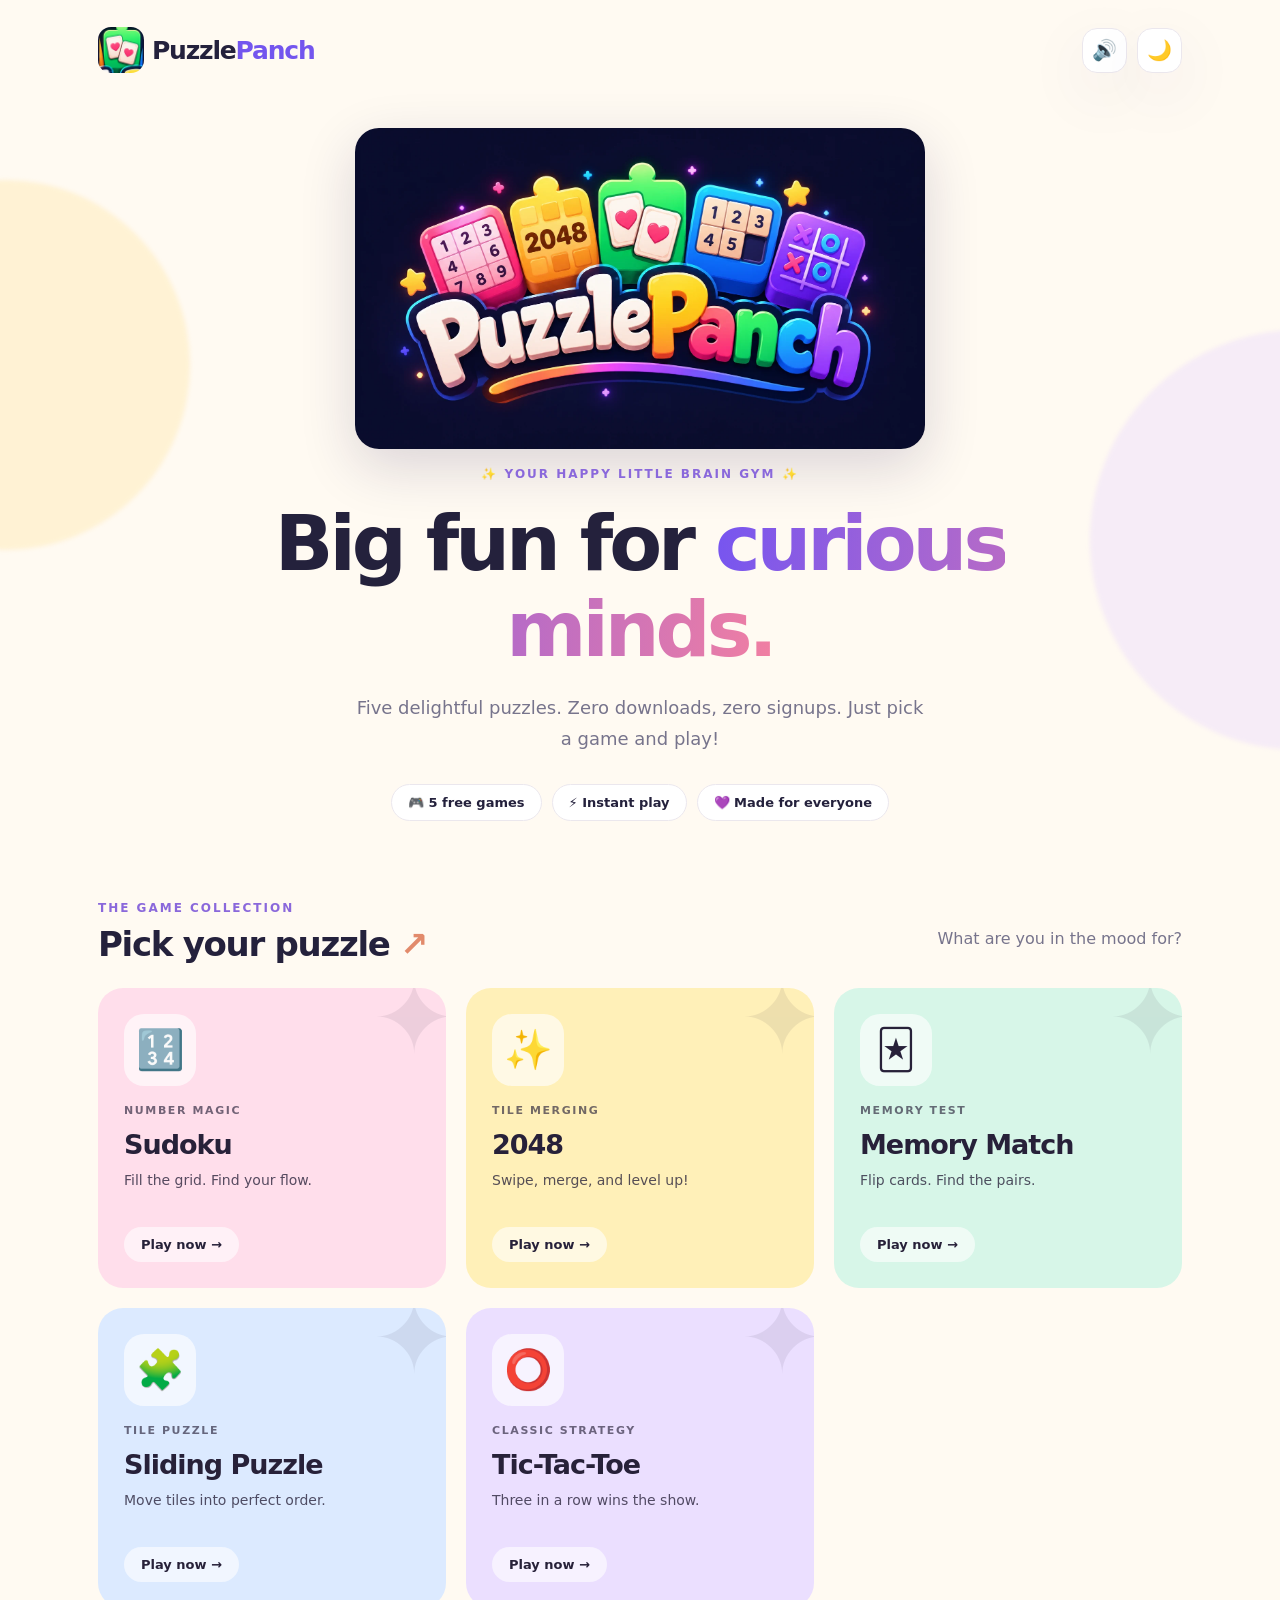
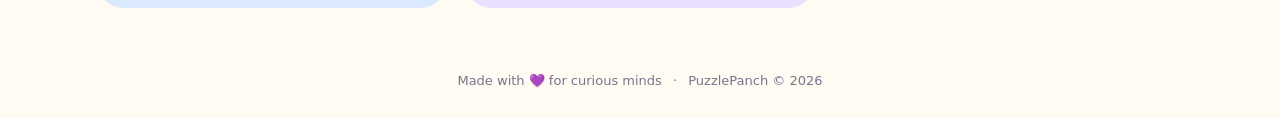
==== index.html @ 9be0a73d "Add files via upload" ====
<!doctype html><html lang="en"><head><meta charset="utf-8"><meta name="viewport" content="width=device-width,initial-scale=1"><meta name="theme-color" content="#fff8ee"><title>PuzzlePanch — Five Games, Infinite Fun</title><link rel="icon" href="assets/favicon.ico" sizes="any"><link rel="icon" type="image/png" href="assets/favicon-192.png"><link rel="apple-touch-icon" href="assets/favicon-192.png"><link rel="manifest" href="manifest.webmanifest"><link rel="stylesheet" href="styles.css"></head><body><div class="blob blob-one"></div><div class="blob blob-two"></div><div class="shell"><header class="topbar"><a class="brand" href="#" aria-label="PuzzlePanch home"><img class="brand-logo" src="assets/favicon-192.png" alt="" width="46" height="46"> Puzzle<span>Panch</span></a><div class="header-actions"><button id="sound-toggle" class="icon-button" aria-label="Toggle sound">🔊</button><button id="theme-toggle" class="icon-button" aria-label="Toggle theme">🌙</button></div></header><main><section id="home-view"><div class="hero"><img class="hero-logo" src="assets/puzzlepanch-logo.webp" alt="PuzzlePanch — five colorful puzzle games" width="1648" height="928"><div class="eyebrow">✨ YOUR HAPPY LITTLE BRAIN GYM ✨</div><h1>Big fun for <em>curious minds.</em></h1><p>Five delightful puzzles. Zero downloads, zero signups. Just pick a game and play!</p><div class="hero-pills"><span>🎮 5 free games</span><span>⚡ Instant play</span><span>💜 Made for everyone</span></div></div><div class="section-head"><div><span class="eyebrow">THE GAME COLLECTION</span><h2 id="games-title">Pick your puzzle <span>↗</span></h2></div><p>What are you in the mood for?</p></div><div class="game-grid"><button class="game-card sudoku" data-game-card="sudoku"><span class="game-icon">🔢</span><span class="card-type">NUMBER MAGIC</span><strong>Sudoku</strong><span>Fill the grid. Find your flow.</span><span class="play-pill">Play now →</span></button><button class="game-card game2048" data-game-card="2048"><span class="game-icon">✨</span><span class="card-type">TILE MERGING</span><strong>2048</strong><span>Swipe, merge, and level up!</span><span class="play-pill">Play now →</span></button><button class="game-card memory" data-game-card="memory"><span class="game-icon">🃏</span><span class="card-type">MEMORY TEST</span><strong>Memory Match</strong><span>Flip cards. Find the pairs.</span><span class="play-pill">Play now →</span></button><button class="game-card sliding" data-game-card="sliding"><span class="game-icon">🧩</span><span class="card-type">TILE PUZZLE</span><strong>Sliding Puzzle</strong><span>Move tiles into perfect order.</span><span class="play-pill">Play now →</span></button><button class="game-card tictactoe" data-game-card="tictactoe"><span class="game-icon">⭕</span><span class="card-type">CLASSIC STRATEGY</span><strong>Tic-Tac-Toe</strong><span>Three in a row wins the show.</span><span class="play-pill">Play now →</span></button></div></section><section id="game-view" hidden><button class="back-button" id="back-to-games">← All games</button><div class="game-panel"><div class="game-heading"><div><span class="eyebrow" id="game-subtitle">LET'S PLAY</span><h1 id="game-title" tabindex="-1">Puzzle</h1></div><span id="game-icon" class="game-heading-icon">🧩</span></div><div class="game-toolbar"><label class="field">Difficulty <select id="difficulty"><option value="easy">Easy</option><option value="medium" selected>Medium</option><option value="hard">Hard</option></select></label><span id="timer" class="timer">⏱ 00:00</span><button id="pause-btn" class="secondary">⏸ Pause</button><button id="restart-btn" class="secondary">↻ Restart</button><button id="new-btn" class="primary">+ New game</button></div><div id="game-status" class="status" role="status" aria-live="polite"></div><div id="game-stats" class="stats"></div><div id="game-board" class="game-board"></div><div id="game-controls" class="game-controls"></div></div></section></main><footer>Made with 💜 for curious minds <span>·</span> PuzzlePanch © 2026</footer></div><script src="storage.js"></script><script src="game-utils.js"></script><script src="audio.js"></script><script src="games/2048.js"></script><script src="games/memory.js"></script><script src="games/sliding.js"></script><script src="games/tictactoe.js"></script><script src="games/sudoku.js"></script><script src="app.js"></script></body></html>
---- styles.css ----
:root{--bg:#fffaf2;--ink:#24213c;--muted:#77748c;--paper:#fff;--border:#ebe7ed;--accent:#7355ee;--shadow:0 20px 65px rgba(59,35,113,.08)}*{box-sizing:border-box}html{scroll-behavior:smooth}body{margin:0;background:var(--bg);color:var(--ink);font-family:Inter,ui-sans-serif,system-ui,-apple-system,'Segoe UI',sans-serif;min-height:100vh}button,select{font:inherit}button{cursor:pointer}button:focus-visible,select:focus-visible,a:focus-visible{outline:3px solid #8767f7;outline-offset:3px}button:disabled{cursor:default;opacity:.6}[hidden]{display:none!important}.blob{position:fixed;z-index:-1;filter:blur(2px);border-radius:50%;opacity:.4;pointer-events:none}.blob-one{width:370px;height:370px;background:#ffe7a8;left:-180px;top:180px}.blob-two{width:420px;height:420px;background:#e8d7ff;right:-230px;top:330px}.shell{max-width:1140px;margin:auto;padding:0 28px}.topbar{height:100px;display:flex;align-items:center;justify-content:space-between}.brand{text-decoration:none;color:var(--ink);font-weight:900;font-size:25px;letter-spacing:-1.2px;display:flex;align-items:center;gap:8px}.brand span:last-child{color:var(--accent);margin-left:-8px}.brand-icon{font-size:30px}.header-actions{display:flex;gap:10px}.icon-button{border:1px solid var(--border);background:var(--paper);width:45px;height:45px;border-radius:15px;font-size:20px;box-shadow:var(--shadow)}.hero{text-align:center;padding:66px 0 76px}.eyebrow{color:#8a68db;font-size:12px;font-weight:900;letter-spacing:2px}.hero h1{font-size:clamp(42px,6.5vw,77px);line-height:1.12;letter-spacing:-4px;max-width:790px;margin:20px auto}.hero h1 em{font-style:normal;color:var(--accent);background:linear-gradient(95deg,#7655f0,#f17fa2);background-clip:text;-webkit-text-fill-color:transparent}.hero p{color:var(--muted);font-size:18px;max-width:570px;margin:0 auto;line-height:1.7}.hero-pills{display:flex;justify-content:center;flex-wrap:wrap;gap:10px;margin-top:29px}.hero-pills span{background:var(--paper);border:1px solid var(--border);padding:10px 16px;border-radius:30px;font-size:13px;font-weight:700}.section-head{display:flex;align-items:end;justify-content:space-between;margin-bottom:24px}.section-head h2{font-size:34px;letter-spacing:-1.3px;margin:8px 0 0}.section-head h2 span{color:#e28a6b}.section-head p{color:var(--muted)}.game-grid{display:grid;grid-template-columns:repeat(3,minmax(0,1fr));gap:20px}.game-card{border:0;border-radius:25px;min-height:300px;text-align:left;padding:26px;display:flex;flex-direction:column;align-items:start;gap:12px;color:#272139;transition:transform .2s,box-shadow .2s;position:relative;overflow:hidden}.game-card:hover{transform:translateY(-7px);box-shadow:0 20px 30px rgba(40,25,65,.12)}.game-card:after{content:'✦';font-size:100px;position:absolute;right:-10px;top:-28px;opacity:.08}.game-card.sudoku{background:#ffdeeb}.game-card.game2048{background:#fff0b8}.game-card.memory{background:#d7f6e8}.game-card.sliding{background:#dceaff}.game-card.tictactoe{background:#ebdfff}.game-icon{display:grid;place-items:center;width:72px;height:72px;border-radius:20px;background:#ffffffa3;font-size:39px;margin-bottom:6px}.card-type{font-size:11px;font-weight:900;letter-spacing:1.6px;opacity:.65}.game-card strong{font-size:27px;letter-spacing:-1px}.game-card>span:nth-last-child(2){font-size:14px;opacity:.78}.play-pill{margin-top:auto;background:#fff9;padding:10px 17px;border-radius:20px;font-weight:800;font-size:13px}.game-view{min-height:70vh}.back-button{border:0;background:none;color:var(--accent);font-weight:800;padding:20px 0;font-size:15px}.game-panel{background:var(--paper);border:1px solid var(--border);border-radius:30px;padding:32px;box-shadow:var(--shadow);max-width:850px;margin:10px auto 40px}.game-heading{display:flex;justify-content:space-between;align-items:center}.game-heading h1{font-size:42px;letter-spacing:-2px;margin:6px 0 20px}.game-heading-icon{font-size:55px}.game-toolbar{display:flex;align-items:end;flex-wrap:wrap;gap:10px;margin-bottom:20px}.field{font-size:12px;font-weight:800;color:var(--muted);display:flex;flex-direction:column;gap:6px}.field select{border:1px solid var(--border);border-radius:12px;background:var(--bg);color:var(--ink);padding:11px 13px}.timer,.secondary,.primary{padding:12px 14px;border-radius:12px;font-weight:750;font-size:13px}.timer{background:var(--bg)}.secondary{border:1px solid var(--border);background:var(--bg);color:var(--ink)}.primary{background:var(--accent);color:#fff;border:1px solid var(--accent)}.status{text-align:center;font-weight:800;color:#9d5be2;min-height:27px;margin:10px}.stats{text-align:center;font-weight:800;color:var(--muted);font-size:14px;margin:12px}.game-board{display:flex;justify-content:center;align-items:center;min-height:280px;touch-action:pan-y}.game-board.is-paused{filter:blur(14px);pointer-events:none;user-select:none}.tiles,.slide-grid,.ttt-grid,.sudoku-grid{width:min(100%,430px);display:grid;gap:8px;background:#d8cee8;padding:10px;border-radius:20px;aspect-ratio:1}.tiles-2048{grid-template-columns:repeat(4,1fr)}.tile{display:grid;place-items:center;border-radius:11px;background:#f4edf7;color:#56446c;font-size:clamp(17px,4vw,29px);font-weight:900}.t2{background:#fff3d6}.t4{background:#ffe6b1}.t8{background:#ffc9a4}.t16{background:#ffb3a9}.t32{background:#ffa0ae}.t64{background:#f28ca3}.t128,.t256{background:#bde8da}.t512,.t1024,.t2048,.t4096{background:#ad9af5;color:white}.memory-grid{display:grid;grid-template-columns:repeat(4,1fr);gap:12px;width:min(100%,470px)}.memory-card{aspect-ratio:1;border:0;border-radius:15px;background:#8d74ec;color:#fff;font-size:35px;font-weight:900;transition:transform .15s}.memory-card.revealed{background:#e5f7e9;transform:rotateY(0deg)}.slide-grid{grid-template-columns:repeat(var(--n),1fr);gap:6px}.slide-tile{border:0;border-radius:10px;background:#fff9f1;color:#544579;font-size:clamp(14px,3.8vw,30px);font-weight:900}.slide-tile.empty{background:#ffffff30}.ttt-grid{grid-template-columns:repeat(3,1fr);max-width:390px}.ttt-cell{background:var(--paper);border:0;border-radius:13px;font-size:clamp(42px,9vw,74px);font-weight:900;color:#fa7f9c}.ttt-cell.o{color:#7d67ed}.sudoku-grid{grid-template-columns:repeat(9,1fr);gap:1px;border-radius:8px;padding:3px;background:#9185a7;max-width:450px}.sudoku-cell{min-width:0;padding:0;border:0;background:var(--paper);color:var(--accent);font-size:clamp(13px,3vw,22px);font-weight:700}.sudoku-cell.given{background:#eee9fa;color:#2e2848;font-weight:900}.sudoku-cell.selected{background:#ffdf8b}.sudoku-cell.wrong{color:#e03d64}.sudoku-cell.edge-r{border-right:3px solid #9185a7}.sudoku-cell.edge-b{border-bottom:3px solid #9185a7}.game-controls{text-align:center;margin:24px auto;display:flex;align-items:center;flex-direction:column;gap:15px}.number-pad{display:flex;flex-wrap:wrap;justify-content:center;gap:7px}.number-pad button,.direction button{background:var(--bg);border:1px solid var(--border);color:var(--ink);border-radius:11px;width:43px;height:43px;font-weight:900}.direction>button{margin-bottom:5px}.direction div{display:flex;gap:5px}.tip{font-size:13px;color:var(--muted)}footer{padding:65px 0 30px;text-align:center;font-size:13px;color:var(--muted)}footer span{margin:0 7px}[data-theme=dark]{--bg:#161526;--ink:#f7f3ff;--muted:#b7aecb;--paper:#242239;--border:#39354e;--accent:#ae96ff;--shadow:0 20px 65px #0003}[data-theme=dark] .game-card{color:#272139}[data-theme=dark] .sudoku-cell.given{color:#25223a}[data-theme=dark] .memory-card.revealed{color:#222}@media(max-width:780px){.game-grid{grid-template-columns:repeat(2,minmax(0,1fr))}.hero{padding:45px 0 60px}.hero h1{letter-spacing:-2px}.section-head{display:block}.game-panel{padding:20px}}@media(max-width:540px){.shell{padding:0 16px}.topbar{height:78px}.brand{font-size:22px}.hero{padding:35px 0 50px}.hero p{font-size:15px}.game-grid{grid-template-columns:1fr;gap:14px}.game-card{min-height:215px;padding:22px}.game-icon{width:55px;height:55px;font-size:30px}.section-head h2{font-size:28px}.section-head p{font-size:13px}.game-panel{padding:14px;border-radius:20px}.game-heading h1{font-size:32px}.game-toolbar{gap:7px}.game-toolbar button,.timer{padding:10px}.memory-grid{gap:7px}.memory-card{font-size:26px}.tiles,.slide-grid,.ttt-grid{gap:5px;padding:6px}.sudoku-grid{gap:1px}.number-pad button{width:33px;height:39px}}@media(prefers-reduced-motion:reduce){*,*:before,*:after{transition:none!important;animation:none!important;scroll-behavior:auto!important}}

/* PuzzlePanch visual identity */
.brand-logo{width:46px;height:46px;object-fit:cover;border-radius:13px;flex-shrink:0}.hero-logo{display:block;width:min(100%,570px);height:auto;aspect-ratio:1648/928;object-fit:contain;margin:-38px auto 18px;border-radius:24px;box-shadow:0 18px 55px rgba(28,19,78,.16)}@media(max-width:540px){.brand-logo{width:38px;height:38px}.hero-logo{margin:-12px auto 22px;border-radius:15px}}
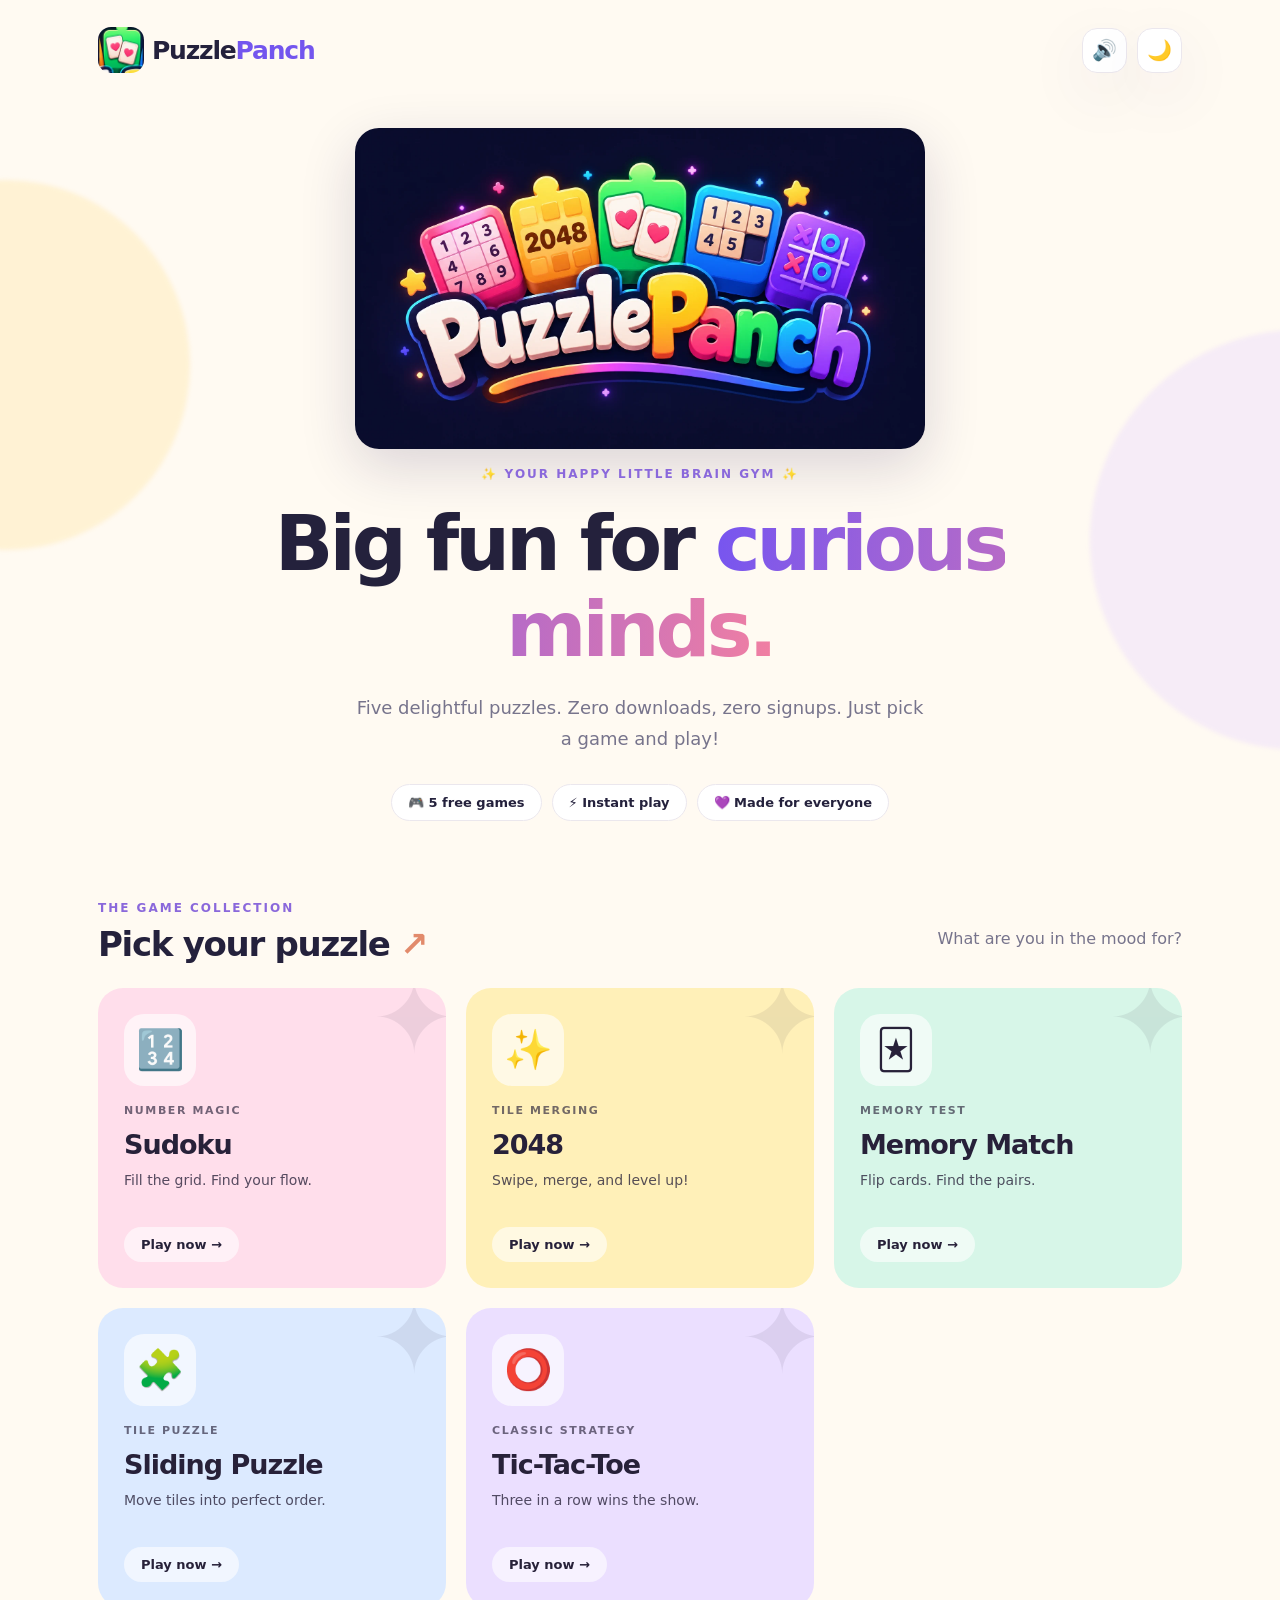
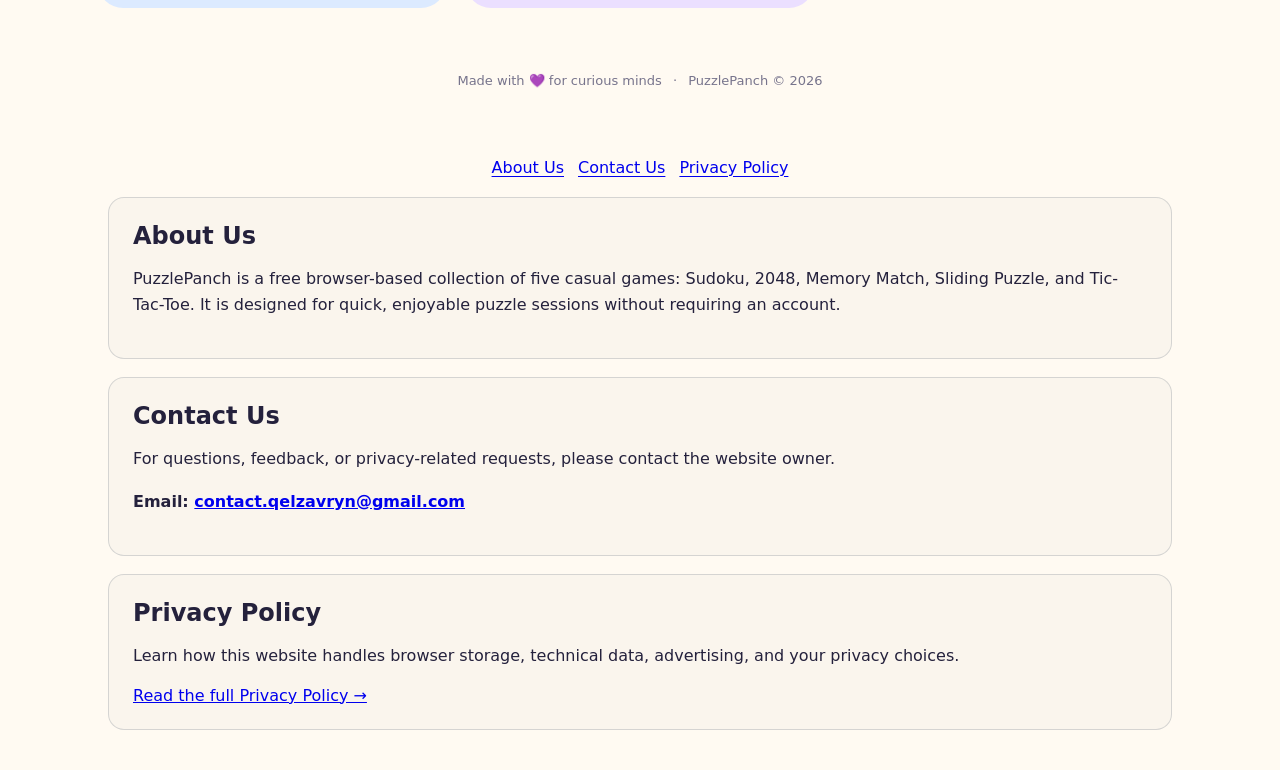
==== commit 45edecf0: "Add files via upload" ====
--- a/index.html
+++ b/index.html
@@ -1 +1,2 @@
-<!doctype html><html lang="en"><head><meta charset="utf-8"><meta name="viewport" content="width=device-width,initial-scale=1"><meta name="theme-color" content="#fff8ee"><title>PuzzlePanch — Five Games, Infinite Fun</title><link rel="icon" href="assets/favicon.ico" sizes="any"><link rel="icon" type="image/png" href="assets/favicon-192.png"><link rel="apple-touch-icon" href="assets/favicon-192.png"><link rel="manifest" href="manifest.webmanifest"><link rel="stylesheet" href="styles.css"></head><body><div class="blob blob-one"></div><div class="blob blob-two"></div><div class="shell"><header class="topbar"><a class="brand" href="#" aria-label="PuzzlePanch home"><img class="brand-logo" src="assets/favicon-192.png" alt="" width="46" height="46"> Puzzle<span>Panch</span></a><div class="header-actions"><button id="sound-toggle" class="icon-button" aria-label="Toggle sound">🔊</button><button id="theme-toggle" class="icon-button" aria-label="Toggle theme">🌙</button></div></header><main><section id="home-view"><div class="hero"><img class="hero-logo" src="assets/puzzlepanch-logo.webp" alt="PuzzlePanch — five colorful puzzle games" width="1648" height="928"><div class="eyebrow">✨ YOUR HAPPY LITTLE BRAIN GYM ✨</div><h1>Big fun for <em>curious minds.</em></h1><p>Five delightful puzzles. Zero downloads, zero signups. Just pick a game and play!</p><div class="hero-pills"><span>🎮 5 free games</span><span>⚡ Instant play</span><span>💜 Made for everyone</span></div></div><div class="section-head"><div><span class="eyebrow">THE GAME COLLECTION</span><h2 id="games-title">Pick your puzzle <span>↗</span></h2></div><p>What are you in the mood for?</p></div><div class="game-grid"><button class="game-card sudoku" data-game-card="sudoku"><span class="game-icon">🔢</span><span class="card-type">NUMBER MAGIC</span><strong>Sudoku</strong><span>Fill the grid. Find your flow.</span><span class="play-pill">Play now →</span></button><button class="game-card game2048" data-game-card="2048"><span class="game-icon">✨</span><span class="card-type">TILE MERGING</span><strong>2048</strong><span>Swipe, merge, and level up!</span><span class="play-pill">Play now →</span></button><button class="game-card memory" data-game-card="memory"><span class="game-icon">🃏</span><span class="card-type">MEMORY TEST</span><strong>Memory Match</strong><span>Flip cards. Find the pairs.</span><span class="play-pill">Play now →</span></button><button class="game-card sliding" data-game-card="sliding"><span class="game-icon">🧩</span><span class="card-type">TILE PUZZLE</span><strong>Sliding Puzzle</strong><span>Move tiles into perfect order.</span><span class="play-pill">Play now →</span></button><button class="game-card tictactoe" data-game-card="tictactoe"><span class="game-icon">⭕</span><span class="card-type">CLASSIC STRATEGY</span><strong>Tic-Tac-Toe</strong><span>Three in a row wins the show.</span><span class="play-pill">Play now →</span></button></div></section><section id="game-view" hidden><button class="back-button" id="back-to-games">← All games</button><div class="game-panel"><div class="game-heading"><div><span class="eyebrow" id="game-subtitle">LET'S PLAY</span><h1 id="game-title" tabindex="-1">Puzzle</h1></div><span id="game-icon" class="game-heading-icon">🧩</span></div><div class="game-toolbar"><label class="field">Difficulty <select id="difficulty"><option value="easy">Easy</option><option value="medium" selected>Medium</option><option value="hard">Hard</option></select></label><span id="timer" class="timer">⏱ 00:00</span><button id="pause-btn" class="secondary">⏸ Pause</button><button id="restart-btn" class="secondary">↻ Restart</button><button id="new-btn" class="primary">+ New game</button></div><div id="game-status" class="status" role="status" aria-live="polite"></div><div id="game-stats" class="stats"></div><div id="game-board" class="game-board"></div><div id="game-controls" class="game-controls"></div></div></section></main><footer>Made with 💜 for curious minds <span>·</span> PuzzlePanch © 2026</footer></div><script src="storage.js"></script><script src="game-utils.js"></script><script src="audio.js"></script><script src="games/2048.js"></script><script src="games/memory.js"></script><script src="games/sliding.js"></script><script src="games/tictactoe.js"></script><script src="games/sudoku.js"></script><script src="app.js"></script></body></html>
+<!DOCTYPE html>
+<html lang="en"><head><meta charset="utf-8"/><meta content="width=device-width,initial-scale=1" name="viewport"/><meta content="#fff8ee" name="theme-color"/><title>PuzzlePanch — Five Games, Infinite Fun</title><link href="assets/favicon.ico" rel="icon" sizes="any"/><link href="assets/favicon-192.png" rel="icon" type="image/png"/><link href="assets/favicon-192.png" rel="apple-touch-icon"/><link href="manifest.webmanifest" rel="manifest"/><link href="styles.css" rel="stylesheet"/><script async="" crossorigin="anonymous" src="https://pagead2.googlesyndication.com/pagead/js/adsbygoogle.js?client=ca-pub-8503413392128424"></script><style id="site-info-styles">.site-info{max-width:1100px;margin:40px auto;padding:0 18px}.site-info article{margin:18px 0;padding:24px;border:1px solid rgba(130,140,150,.3);border-radius:16px;background:rgba(128,128,128,.045)}.site-info h2{margin:0 0 12px}.site-info p,.site-info li{line-height:1.65}.site-info a{overflow-wrap:anywhere}.site-info-nav{display:flex;gap:14px;flex-wrap:wrap;justify-content:center;margin:20px 0}.site-info-nav a{text-decoration:underline;text-underline-offset:3px}.site-info article{scroll-margin-top:24px}.site-info .contact-pending{font-weight:600}</style></head><body><div class="blob blob-one"></div><div class="blob blob-two"></div><div class="shell"><header class="topbar"><a aria-label="PuzzlePanch home" class="brand" href="#"><img alt="" class="brand-logo" height="46" src="assets/favicon-192.png" width="46"/> Puzzle<span>Panch</span></a><div class="header-actions"><button aria-label="Toggle sound" class="icon-button" id="sound-toggle">🔊</button><button aria-label="Toggle theme" class="icon-button" id="theme-toggle">🌙</button></div></header><main><section id="home-view"><div class="hero"><img alt="PuzzlePanch — five colorful puzzle games" class="hero-logo" height="928" src="assets/puzzlepanch-logo.webp" width="1648"/><div class="eyebrow">✨ YOUR HAPPY LITTLE BRAIN GYM ✨</div><h1>Big fun for <em>curious minds.</em></h1><p>Five delightful puzzles. Zero downloads, zero signups. Just pick a game and play!</p><div class="hero-pills"><span>🎮 5 free games</span><span>⚡ Instant play</span><span>💜 Made for everyone</span></div></div><div class="section-head"><div><span class="eyebrow">THE GAME COLLECTION</span><h2 id="games-title">Pick your puzzle <span>↗</span></h2></div><p>What are you in the mood for?</p></div><div class="game-grid"><button class="game-card sudoku" data-game-card="sudoku"><span class="game-icon">🔢</span><span class="card-type">NUMBER MAGIC</span><strong>Sudoku</strong><span>Fill the grid. Find your flow.</span><span class="play-pill">Play now →</span></button><button class="game-card game2048" data-game-card="2048"><span class="game-icon">✨</span><span class="card-type">TILE MERGING</span><strong>2048</strong><span>Swipe, merge, and level up!</span><span class="play-pill">Play now →</span></button><button class="game-card memory" data-game-card="memory"><span class="game-icon">🃏</span><span class="card-type">MEMORY TEST</span><strong>Memory Match</strong><span>Flip cards. Find the pairs.</span><span class="play-pill">Play now →</span></button><button class="game-card sliding" data-game-card="sliding"><span class="game-icon">🧩</span><span class="card-type">TILE PUZZLE</span><strong>Sliding Puzzle</strong><span>Move tiles into perfect order.</span><span class="play-pill">Play now →</span></button><button class="game-card tictactoe" data-game-card="tictactoe"><span class="game-icon">⭕</span><span class="card-type">CLASSIC STRATEGY</span><strong>Tic-Tac-Toe</strong><span>Three in a row wins the show.</span><span class="play-pill">Play now →</span></button></div></section><section hidden="" id="game-view"><button class="back-button" id="back-to-games">← All games</button><div class="game-panel"><div class="game-heading"><div><span class="eyebrow" id="game-subtitle">LET'S PLAY</span><h1 id="game-title" tabindex="-1">Puzzle</h1></div><span class="game-heading-icon" id="game-icon">🧩</span></div><div class="game-toolbar"><label class="field">Difficulty <select id="difficulty"><option value="easy">Easy</option><option selected="" value="medium">Medium</option><option value="hard">Hard</option></select></label><span class="timer" id="timer">⏱ 00:00</span><button class="secondary" id="pause-btn">⏸ Pause</button><button class="secondary" id="restart-btn">↻ Restart</button><button class="primary" id="new-btn">+ New game</button></div><div aria-live="polite" class="status" id="game-status" role="status"></div><div class="stats" id="game-stats"></div><div class="game-board" id="game-board"></div><div class="game-controls" id="game-controls"></div></div></section></main><footer>Made with 💜 for curious minds <span>·</span> PuzzlePanch © 2026</footer></div><script src="storage.js"></script><script src="game-utils.js"></script><script src="audio.js"></script><script src="games/2048.js"></script><script src="games/memory.js"></script><script src="games/sliding.js"></script><script src="games/tictactoe.js"></script><script src="games/sudoku.js"></script><script src="app.js"></script><div aria-label="Website information" class="site-info"><nav aria-label="Information pages" class="site-info-nav"><a href="#about-us">About Us</a><a href="#contact-us">Contact Us</a><a href="privacy.html">Privacy Policy</a></nav><article id="about-us"><h2>About Us</h2><p>PuzzlePanch is a free browser-based collection of five casual games: Sudoku, 2048, Memory Match, Sliding Puzzle, and Tic-Tac-Toe. It is designed for quick, enjoyable puzzle sessions without requiring an account.</p></article><article id="contact-us"><h2>Contact Us</h2><p>For questions, feedback, or privacy-related requests, please contact the website owner.</p><p class="contact-pending">Email: <a href="mailto:contact.qelzavryn@gmail.com">contact.qelzavryn@gmail.com</a></p></article><article id="privacy-policy"><h2>Privacy Policy</h2><p>Learn how this website handles browser storage, technical data, advertising, and your privacy choices.</p><a href="privacy.html">Read the full Privacy Policy →</a></article></div></body></html>
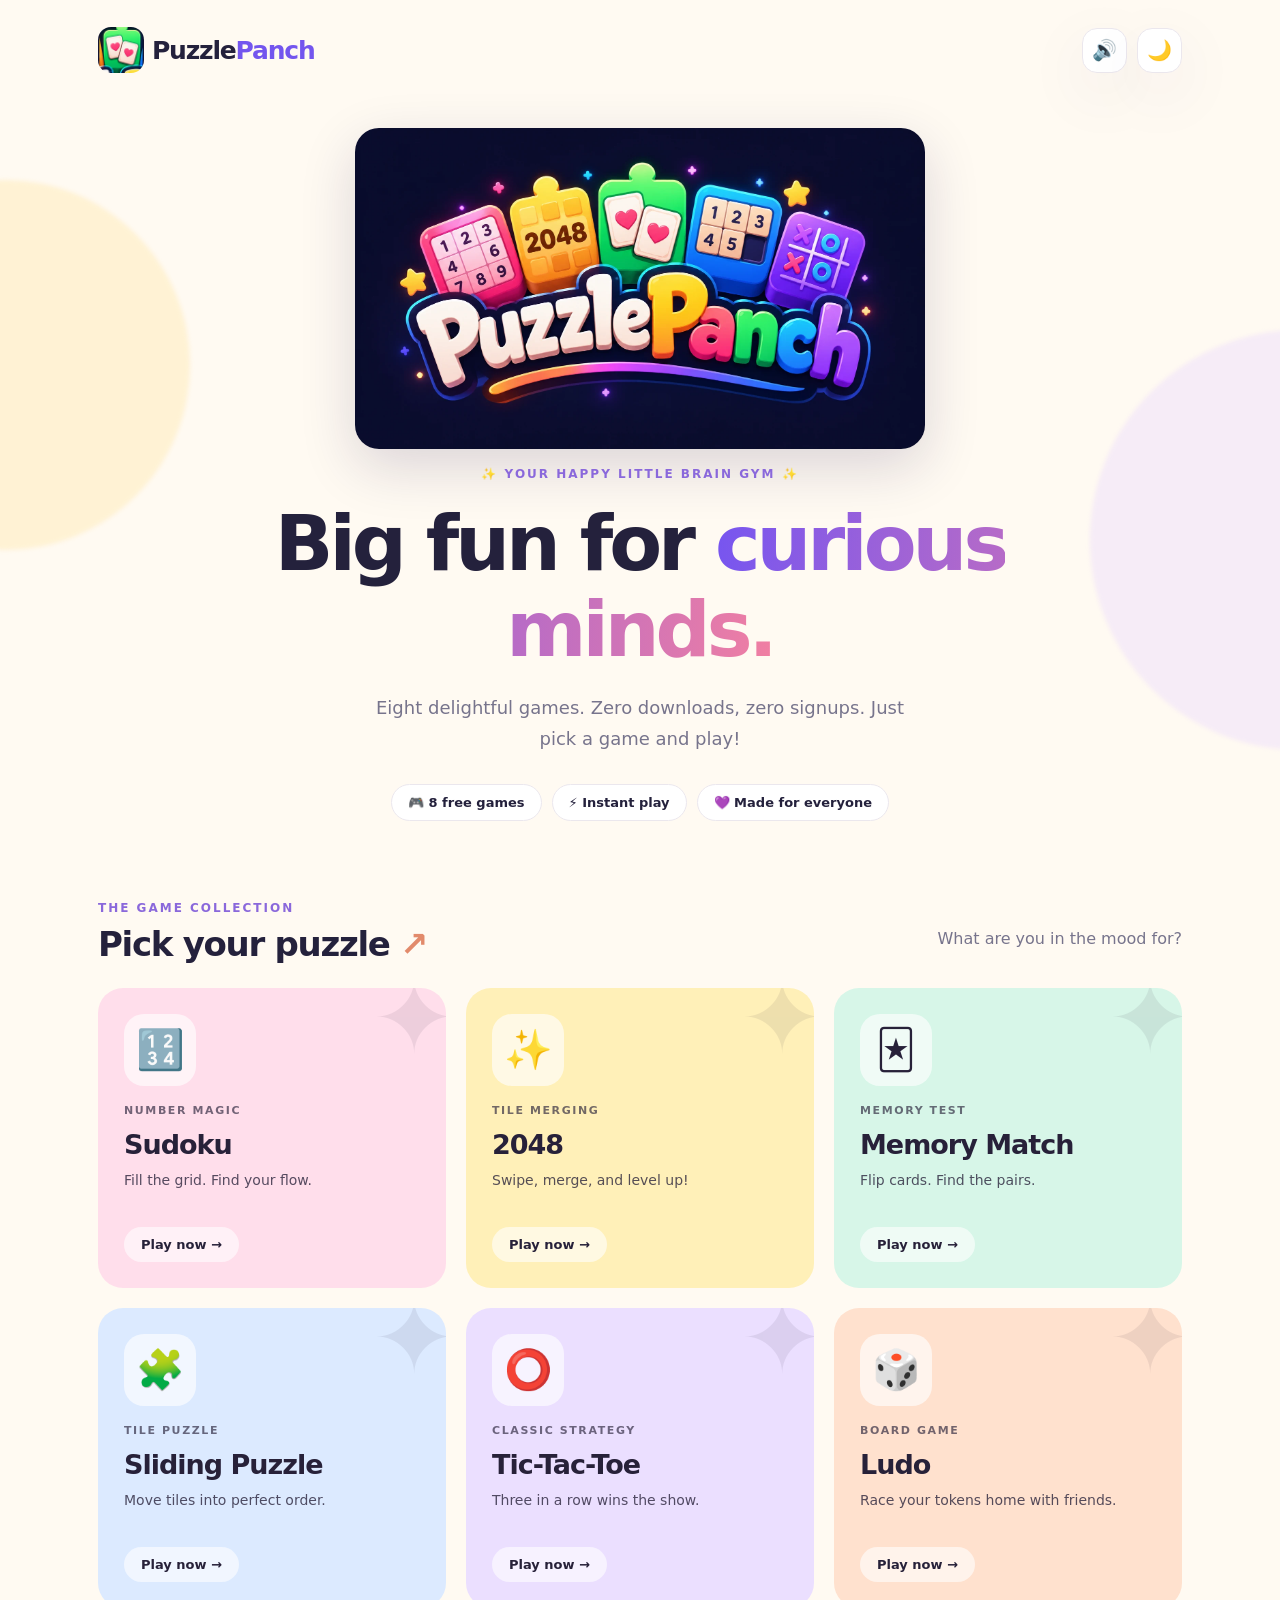
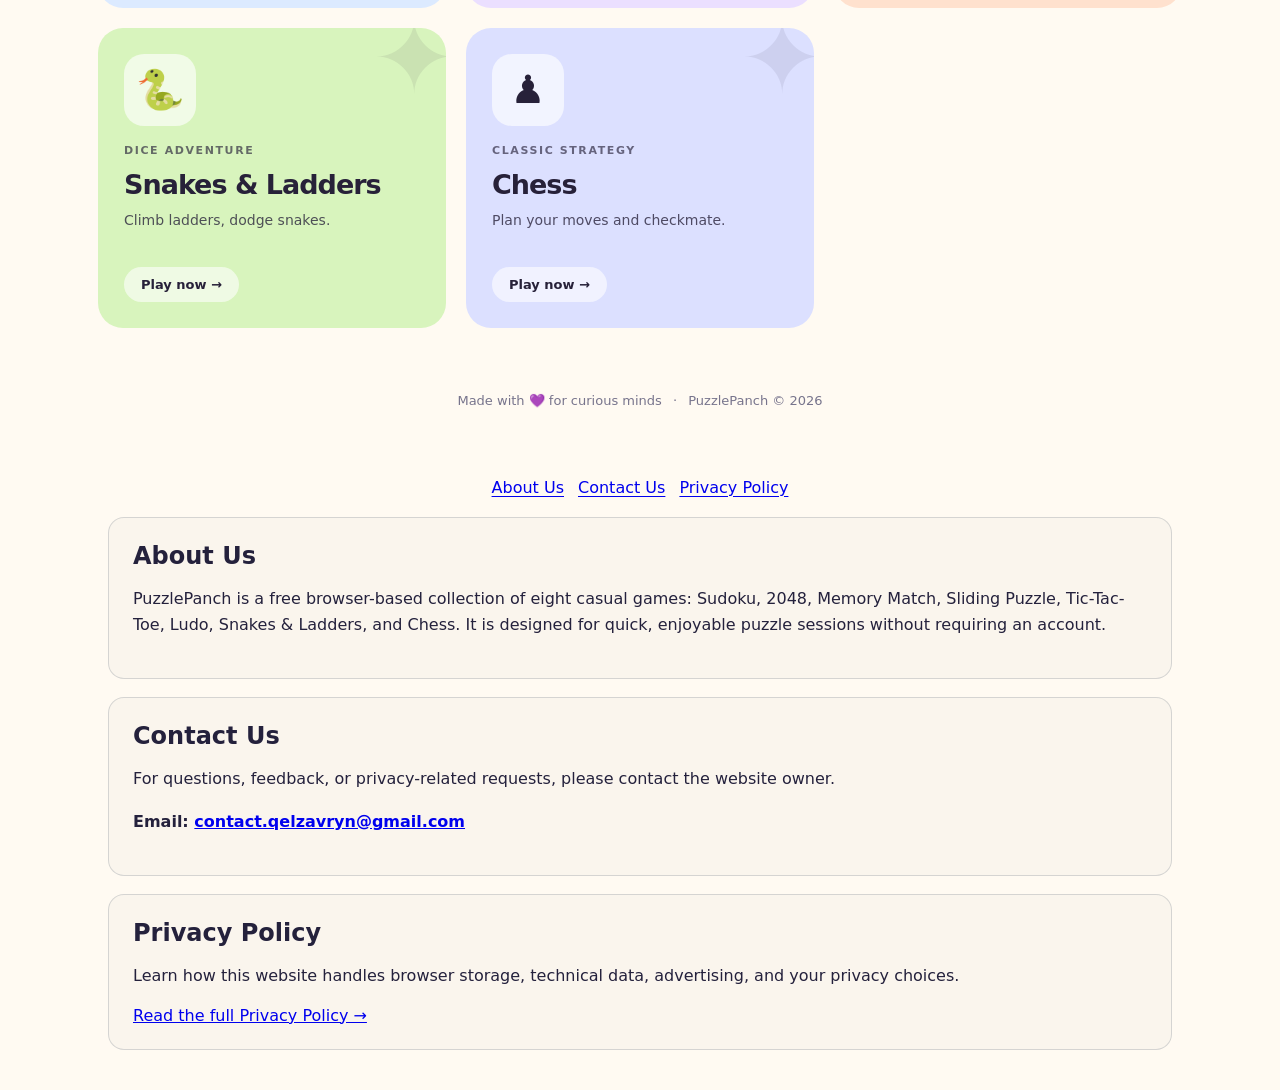
==== commit 31c4028a: "Add files via upload" ====
--- a/index.html
+++ b/index.html
@@ -1,2 +1,2 @@
 <!DOCTYPE html>
-<html lang="en"><head><meta charset="utf-8"/><meta content="width=device-width,initial-scale=1" name="viewport"/><meta content="#fff8ee" name="theme-color"/><title>PuzzlePanch — Five Games, Infinite Fun</title><link href="assets/favicon.ico" rel="icon" sizes="any"/><link href="assets/favicon-192.png" rel="icon" type="image/png"/><link href="assets/favicon-192.png" rel="apple-touch-icon"/><link href="manifest.webmanifest" rel="manifest"/><link href="styles.css" rel="stylesheet"/><script async="" crossorigin="anonymous" src="https://pagead2.googlesyndication.com/pagead/js/adsbygoogle.js?client=ca-pub-8503413392128424"></script><style id="site-info-styles">.site-info{max-width:1100px;margin:40px auto;padding:0 18px}.site-info article{margin:18px 0;padding:24px;border:1px solid rgba(130,140,150,.3);border-radius:16px;background:rgba(128,128,128,.045)}.site-info h2{margin:0 0 12px}.site-info p,.site-info li{line-height:1.65}.site-info a{overflow-wrap:anywhere}.site-info-nav{display:flex;gap:14px;flex-wrap:wrap;justify-content:center;margin:20px 0}.site-info-nav a{text-decoration:underline;text-underline-offset:3px}.site-info article{scroll-margin-top:24px}.site-info .contact-pending{font-weight:600}</style></head><body><div class="blob blob-one"></div><div class="blob blob-two"></div><div class="shell"><header class="topbar"><a aria-label="PuzzlePanch home" class="brand" href="#"><img alt="" class="brand-logo" height="46" src="assets/favicon-192.png" width="46"/> Puzzle<span>Panch</span></a><div class="header-actions"><button aria-label="Toggle sound" class="icon-button" id="sound-toggle">🔊</button><button aria-label="Toggle theme" class="icon-button" id="theme-toggle">🌙</button></div></header><main><section id="home-view"><div class="hero"><img alt="PuzzlePanch — five colorful puzzle games" class="hero-logo" height="928" src="assets/puzzlepanch-logo.webp" width="1648"/><div class="eyebrow">✨ YOUR HAPPY LITTLE BRAIN GYM ✨</div><h1>Big fun for <em>curious minds.</em></h1><p>Five delightful puzzles. Zero downloads, zero signups. Just pick a game and play!</p><div class="hero-pills"><span>🎮 5 free games</span><span>⚡ Instant play</span><span>💜 Made for everyone</span></div></div><div class="section-head"><div><span class="eyebrow">THE GAME COLLECTION</span><h2 id="games-title">Pick your puzzle <span>↗</span></h2></div><p>What are you in the mood for?</p></div><div class="game-grid"><button class="game-card sudoku" data-game-card="sudoku"><span class="game-icon">🔢</span><span class="card-type">NUMBER MAGIC</span><strong>Sudoku</strong><span>Fill the grid. Find your flow.</span><span class="play-pill">Play now →</span></button><button class="game-card game2048" data-game-card="2048"><span class="game-icon">✨</span><span class="card-type">TILE MERGING</span><strong>2048</strong><span>Swipe, merge, and level up!</span><span class="play-pill">Play now →</span></button><button class="game-card memory" data-game-card="memory"><span class="game-icon">🃏</span><span class="card-type">MEMORY TEST</span><strong>Memory Match</strong><span>Flip cards. Find the pairs.</span><span class="play-pill">Play now →</span></button><button class="game-card sliding" data-game-card="sliding"><span class="game-icon">🧩</span><span class="card-type">TILE PUZZLE</span><strong>Sliding Puzzle</strong><span>Move tiles into perfect order.</span><span class="play-pill">Play now →</span></button><button class="game-card tictactoe" data-game-card="tictactoe"><span class="game-icon">⭕</span><span class="card-type">CLASSIC STRATEGY</span><strong>Tic-Tac-Toe</strong><span>Three in a row wins the show.</span><span class="play-pill">Play now →</span></button></div></section><section hidden="" id="game-view"><button class="back-button" id="back-to-games">← All games</button><div class="game-panel"><div class="game-heading"><div><span class="eyebrow" id="game-subtitle">LET'S PLAY</span><h1 id="game-title" tabindex="-1">Puzzle</h1></div><span class="game-heading-icon" id="game-icon">🧩</span></div><div class="game-toolbar"><label class="field">Difficulty <select id="difficulty"><option value="easy">Easy</option><option selected="" value="medium">Medium</option><option value="hard">Hard</option></select></label><span class="timer" id="timer">⏱ 00:00</span><button class="secondary" id="pause-btn">⏸ Pause</button><button class="secondary" id="restart-btn">↻ Restart</button><button class="primary" id="new-btn">+ New game</button></div><div aria-live="polite" class="status" id="game-status" role="status"></div><div class="stats" id="game-stats"></div><div class="game-board" id="game-board"></div><div class="game-controls" id="game-controls"></div></div></section></main><footer>Made with 💜 for curious minds <span>·</span> PuzzlePanch © 2026</footer></div><script src="storage.js"></script><script src="game-utils.js"></script><script src="audio.js"></script><script src="games/2048.js"></script><script src="games/memory.js"></script><script src="games/sliding.js"></script><script src="games/tictactoe.js"></script><script src="games/sudoku.js"></script><script src="app.js"></script><div aria-label="Website information" class="site-info"><nav aria-label="Information pages" class="site-info-nav"><a href="#about-us">About Us</a><a href="#contact-us">Contact Us</a><a href="privacy.html">Privacy Policy</a></nav><article id="about-us"><h2>About Us</h2><p>PuzzlePanch is a free browser-based collection of five casual games: Sudoku, 2048, Memory Match, Sliding Puzzle, and Tic-Tac-Toe. It is designed for quick, enjoyable puzzle sessions without requiring an account.</p></article><article id="contact-us"><h2>Contact Us</h2><p>For questions, feedback, or privacy-related requests, please contact the website owner.</p><p class="contact-pending">Email: <a href="mailto:contact.qelzavryn@gmail.com">contact.qelzavryn@gmail.com</a></p></article><article id="privacy-policy"><h2>Privacy Policy</h2><p>Learn how this website handles browser storage, technical data, advertising, and your privacy choices.</p><a href="privacy.html">Read the full Privacy Policy →</a></article></div></body></html>
+<html lang="en"><head><meta charset="utf-8"/><meta content="width=device-width,initial-scale=1" name="viewport"/><meta content="#fff8ee" name="theme-color"/><title>PuzzlePanch — Eight Games, Infinite Fun</title><link href="assets/favicon.ico" rel="icon" sizes="any"/><link href="assets/favicon-192.png" rel="icon" type="image/png"/><link href="assets/favicon-192.png" rel="apple-touch-icon"/><link href="manifest.webmanifest" rel="manifest"/><link href="styles.css" rel="stylesheet"/><script async="" crossorigin="anonymous" src="https://pagead2.googlesyndication.com/pagead/js/adsbygoogle.js?client=ca-pub-8503413392128424"></script><style id="site-info-styles">.site-info{max-width:1100px;margin:40px auto;padding:0 18px}.site-info article{margin:18px 0;padding:24px;border:1px solid rgba(130,140,150,.3);border-radius:16px;background:rgba(128,128,128,.045)}.site-info h2{margin:0 0 12px}.site-info p,.site-info li{line-height:1.65}.site-info a{overflow-wrap:anywhere}.site-info-nav{display:flex;gap:14px;flex-wrap:wrap;justify-content:center;margin:20px 0}.site-info-nav a{text-decoration:underline;text-underline-offset:3px}.site-info article{scroll-margin-top:24px}.site-info .contact-pending{font-weight:600}</style></head><body><div class="blob blob-one"></div><div class="blob blob-two"></div><div class="shell"><header class="topbar"><a aria-label="PuzzlePanch home" class="brand" href="#"><img alt="" class="brand-logo" height="46" src="assets/favicon-192.png" width="46"/> Puzzle<span>Panch</span></a><div class="header-actions"><button aria-label="Toggle sound" class="icon-button" id="sound-toggle">🔊</button><button aria-label="Toggle theme" class="icon-button" id="theme-toggle">🌙</button></div></header><main><section id="home-view"><div class="hero"><img alt="PuzzlePanch — eight colorful games" class="hero-logo" height="928" src="assets/puzzlepanch-logo.webp" width="1648"/><div class="eyebrow">✨ YOUR HAPPY LITTLE BRAIN GYM ✨</div><h1>Big fun for <em>curious minds.</em></h1><p>Eight delightful games. Zero downloads, zero signups. Just pick a game and play!</p><div class="hero-pills"><span>🎮 8 free games</span><span>⚡ Instant play</span><span>💜 Made for everyone</span></div></div><div class="section-head"><div><span class="eyebrow">THE GAME COLLECTION</span><h2 id="games-title">Pick your puzzle <span>↗</span></h2></div><p>What are you in the mood for?</p></div><div class="game-grid"><button class="game-card sudoku" data-game-card="sudoku"><span class="game-icon">🔢</span><span class="card-type">NUMBER MAGIC</span><strong>Sudoku</strong><span>Fill the grid. Find your flow.</span><span class="play-pill">Play now →</span></button><button class="game-card game2048" data-game-card="2048"><span class="game-icon">✨</span><span class="card-type">TILE MERGING</span><strong>2048</strong><span>Swipe, merge, and level up!</span><span class="play-pill">Play now →</span></button><button class="game-card memory" data-game-card="memory"><span class="game-icon">🃏</span><span class="card-type">MEMORY TEST</span><strong>Memory Match</strong><span>Flip cards. Find the pairs.</span><span class="play-pill">Play now →</span></button><button class="game-card sliding" data-game-card="sliding"><span class="game-icon">🧩</span><span class="card-type">TILE PUZZLE</span><strong>Sliding Puzzle</strong><span>Move tiles into perfect order.</span><span class="play-pill">Play now →</span></button><button class="game-card tictactoe" data-game-card="tictactoe"><span class="game-icon">⭕</span><span class="card-type">CLASSIC STRATEGY</span><strong>Tic-Tac-Toe</strong><span>Three in a row wins the show.</span><span class="play-pill">Play now →</span></button><button class="game-card ludo" data-game-card="ludo"><span class="game-icon">🎲</span><span class="card-type">BOARD GAME</span><strong>Ludo</strong><span>Race your tokens home with friends.</span><span class="play-pill">Play now →</span></button><button class="game-card snakes" data-game-card="snakes"><span class="game-icon">🐍</span><span class="card-type">DICE ADVENTURE</span><strong>Snakes & Ladders</strong><span>Climb ladders, dodge snakes.</span><span class="play-pill">Play now →</span></button><button class="game-card chess" data-game-card="chess"><span class="game-icon">♟️</span><span class="card-type">CLASSIC STRATEGY</span><strong>Chess</strong><span>Plan your moves and checkmate.</span><span class="play-pill">Play now →</span></button></div></section><section hidden="" id="game-view"><button class="back-button" id="back-to-games">← All games</button><div class="game-panel"><div class="game-heading"><div><span class="eyebrow" id="game-subtitle">LET'S PLAY</span><h1 id="game-title" tabindex="-1">Puzzle</h1></div><span class="game-heading-icon" id="game-icon">🧩</span></div><div class="game-toolbar"><label class="field">Difficulty <select id="difficulty"><option value="easy">Easy</option><option selected="" value="medium">Medium</option><option value="hard">Hard</option></select></label><span class="timer" id="timer">⏱ 00:00</span><button class="secondary" id="pause-btn">⏸ Pause</button><button class="secondary" id="restart-btn">↻ Restart</button><button class="primary" id="new-btn">+ New game</button></div><div aria-live="polite" class="status" id="game-status" role="status"></div><div class="stats" id="game-stats"></div><div class="game-board" id="game-board"></div><div class="game-controls" id="game-controls"></div></div></section></main><footer>Made with 💜 for curious minds <span>·</span> PuzzlePanch © 2026</footer></div><script src="storage.js"></script><script src="game-utils.js"></script><script src="audio.js"></script><script src="games/2048.js"></script><script src="games/memory.js"></script><script src="games/sliding.js"></script><script src="games/tictactoe.js"></script><script src="games/sudoku.js"></script><script src="games/ludo.js"></script><script src="games/snakes.js"></script><script src="games/chess.js"></script><script src="app.js"></script><div aria-label="Website information" class="site-info"><nav aria-label="Information pages" class="site-info-nav"><a href="#about-us">About Us</a><a href="#contact-us">Contact Us</a><a href="privacy.html">Privacy Policy</a></nav><article id="about-us"><h2>About Us</h2><p>PuzzlePanch is a free browser-based collection of eight casual games: Sudoku, 2048, Memory Match, Sliding Puzzle, Tic-Tac-Toe, Ludo, Snakes & Ladders, and Chess. It is designed for quick, enjoyable puzzle sessions without requiring an account.</p></article><article id="contact-us"><h2>Contact Us</h2><p>For questions, feedback, or privacy-related requests, please contact the website owner.</p><p class="contact-pending">Email: <a href="mailto:contact.qelzavryn@gmail.com">contact.qelzavryn@gmail.com</a></p></article><article id="privacy-policy"><h2>Privacy Policy</h2><p>Learn how this website handles browser storage, technical data, advertising, and your privacy choices.</p><a href="privacy.html">Read the full Privacy Policy →</a></article></div></body></html>
--- a/styles.css
+++ b/styles.css
@@ -2,3 +2,6 @@
 
 /* PuzzlePanch visual identity */
 .brand-logo{width:46px;height:46px;object-fit:cover;border-radius:13px;flex-shrink:0}.hero-logo{display:block;width:min(100%,570px);height:auto;aspect-ratio:1648/928;object-fit:contain;margin:-38px auto 18px;border-radius:24px;box-shadow:0 18px 55px rgba(28,19,78,.16)}@media(max-width:540px){.brand-logo{width:38px;height:38px}.hero-logo{margin:-12px auto 22px;border-radius:15px}}
+
+/* New board games */
+.game-card.ludo{background:#ffe1ce}.game-card.snakes{background:#d8f4bd}.game-card.chess{background:#dce0ff}.snake-grid{width:min(100%,550px);display:grid;grid-template-columns:repeat(10,minmax(0,1fr));gap:2px;background:#d6c9df;padding:5px;border-radius:14px}.snake-cell{aspect-ratio:1;background:#fff6e7;border-radius:3px;position:relative;font-size:clamp(9px,2vw,13px);font-weight:800;padding:3px}.snake-cell:nth-child(odd){background:#e6f4ee}.snake-cell.jump{background:#f9d8df}.snake-cell span{display:block;position:absolute;bottom:0;left:0;font-size:clamp(9px,2.5vw,19px);line-height:1}.ludo-layout{display:grid;grid-template-columns:repeat(2,minmax(0,1fr));gap:12px;width:min(100%,520px)}.ludo-home{min-height:140px;border-radius:18px;padding:14px;text-align:center;border:3px solid #fff}.ludo-home.red{background:#ffc5c5}.ludo-home.blue{background:#bedbff}.ludo-home.green{background:#bde9c5}.ludo-home.yellow{background:#fff1a9}.ludo-home strong{color:#272139}.ludo-tokens{display:grid;grid-template-columns:repeat(2,1fr);gap:9px;margin-top:12px}.ludo-tokens button{border:2px solid #fff;border-radius:50%;aspect-ratio:1;max-width:65px;width:100%;margin:auto;background:#fff9;font-size:22px;font-weight:900;color:#252038}.ludo-tokens button:not(:disabled){outline:3px solid #7d55ea;cursor:pointer}.chess-grid{display:grid;grid-template-columns:repeat(8,minmax(0,1fr));width:min(100%,530px);aspect-ratio:1;border:6px solid #685038}.chess-square{min-width:0;padding:0;border:0;border-radius:0;display:grid;place-items:center;font-size:clamp(22px,6.3vw,51px);line-height:1;color:#111;cursor:pointer}.chess-square.light{background:#f0d9b5}.chess-square.dark{background:#b58863}.chess-square.selected{box-shadow:inset 0 0 0 5px #f6d13d}.chess-square.possible{box-shadow:inset 0 0 0 5px #399b58}.game-controls select{padding:10px;border:1px solid var(--border);border-radius:10px;background:var(--paper);color:var(--ink)}
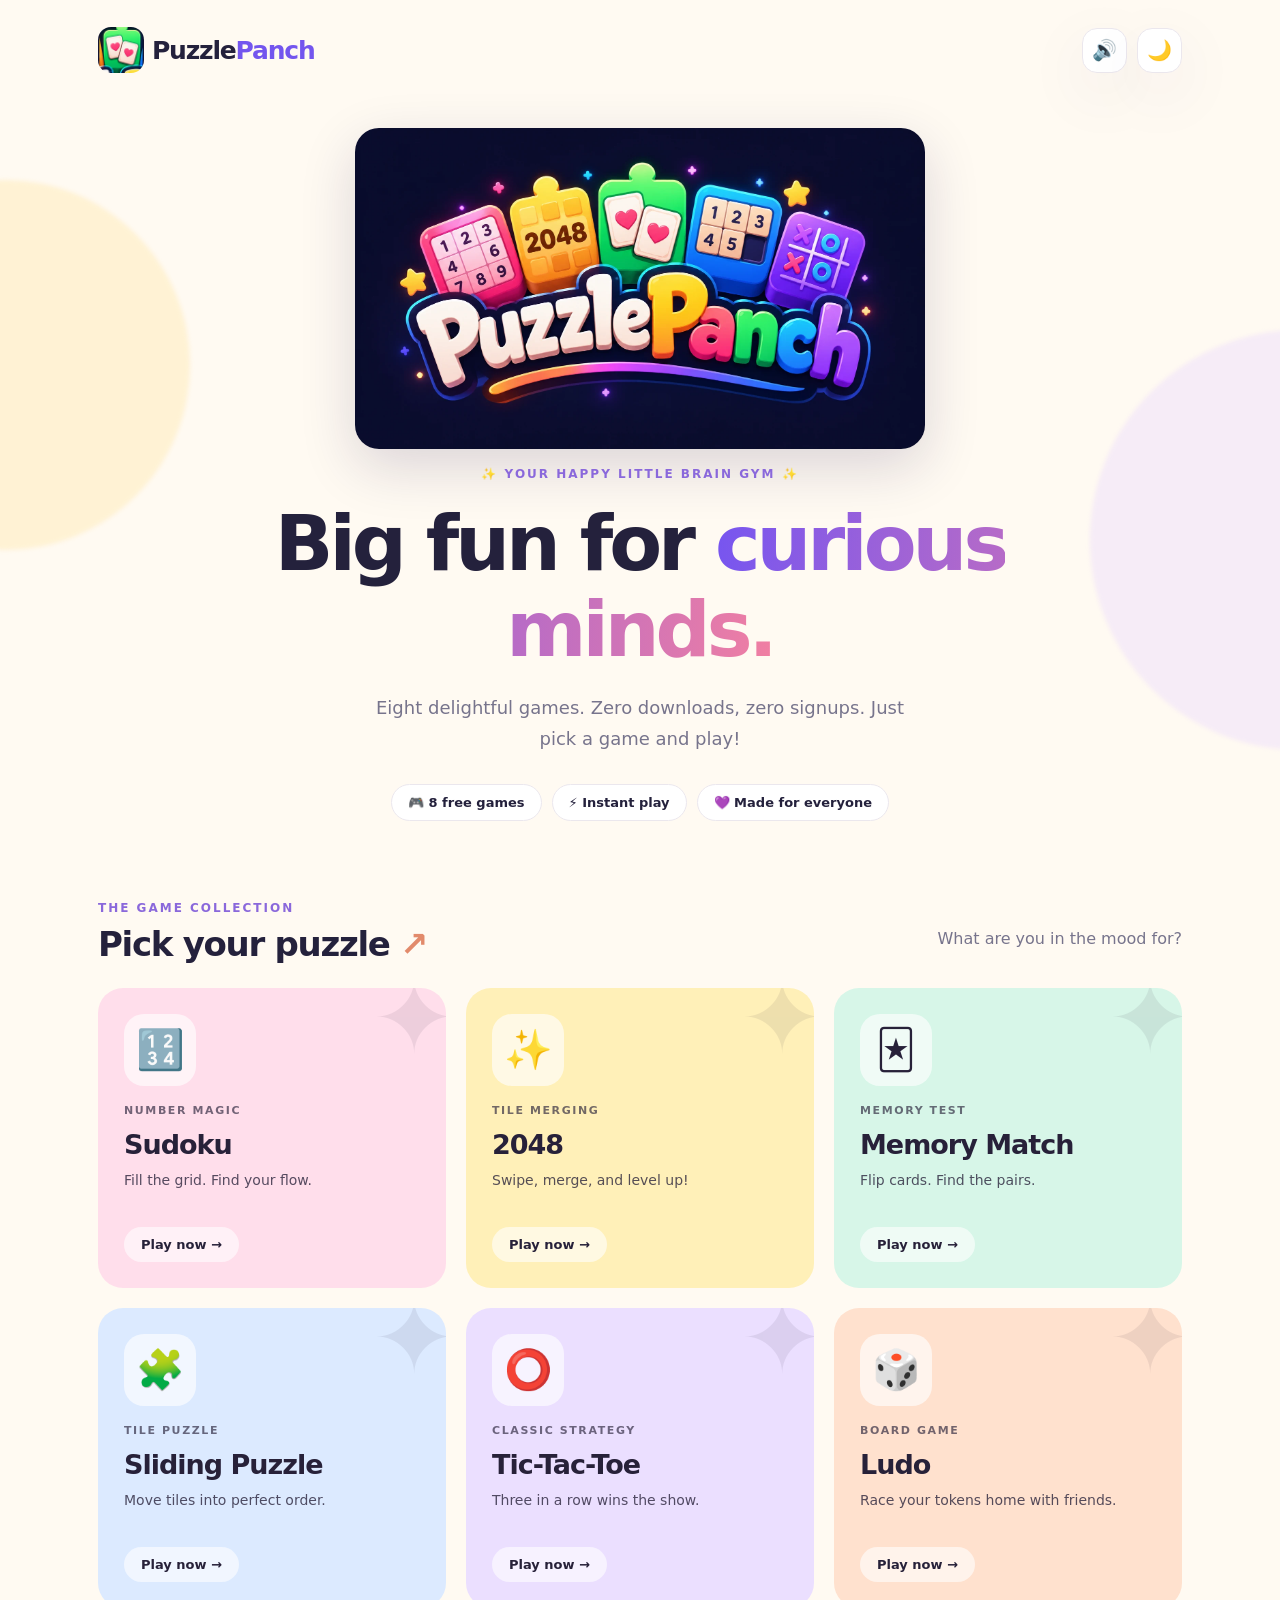
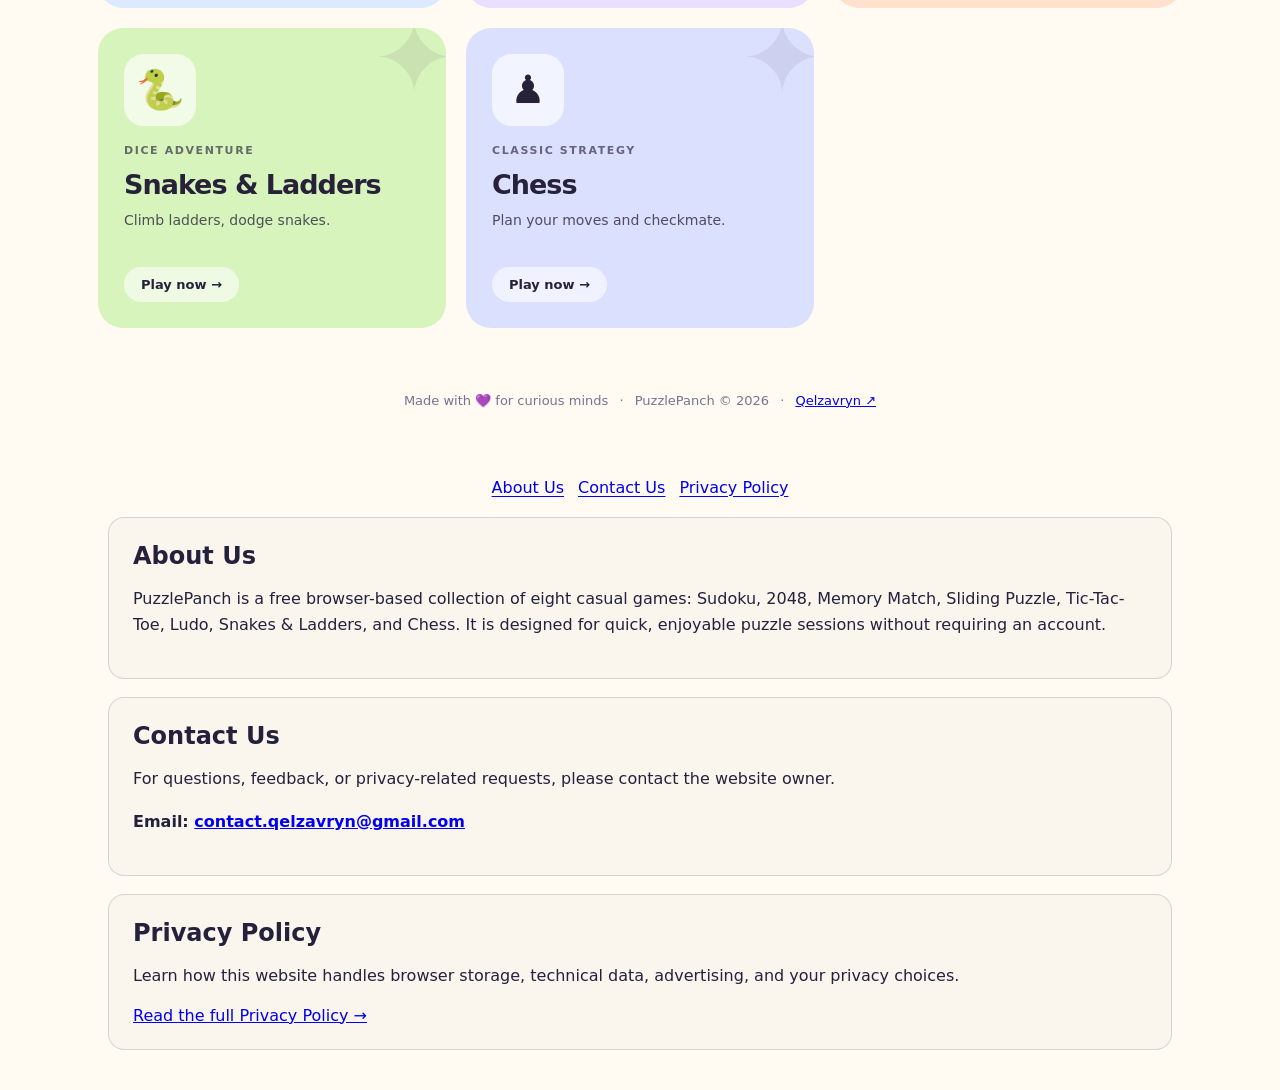
==== commit 5f263b29: "Add files via upload" ====
--- a/index.html
+++ b/index.html
@@ -1,2 +1,2 @@
 <!DOCTYPE html>
-<html lang="en"><head><meta charset="utf-8"/><meta content="width=device-width,initial-scale=1" name="viewport"/><meta content="#fff8ee" name="theme-color"/><title>PuzzlePanch — Eight Games, Infinite Fun</title><link href="assets/favicon.ico" rel="icon" sizes="any"/><link href="assets/favicon-192.png" rel="icon" type="image/png"/><link href="assets/favicon-192.png" rel="apple-touch-icon"/><link href="manifest.webmanifest" rel="manifest"/><link href="styles.css" rel="stylesheet"/><script async="" crossorigin="anonymous" src="https://pagead2.googlesyndication.com/pagead/js/adsbygoogle.js?client=ca-pub-8503413392128424"></script><style id="site-info-styles">.site-info{max-width:1100px;margin:40px auto;padding:0 18px}.site-info article{margin:18px 0;padding:24px;border:1px solid rgba(130,140,150,.3);border-radius:16px;background:rgba(128,128,128,.045)}.site-info h2{margin:0 0 12px}.site-info p,.site-info li{line-height:1.65}.site-info a{overflow-wrap:anywhere}.site-info-nav{display:flex;gap:14px;flex-wrap:wrap;justify-content:center;margin:20px 0}.site-info-nav a{text-decoration:underline;text-underline-offset:3px}.site-info article{scroll-margin-top:24px}.site-info .contact-pending{font-weight:600}</style></head><body><div class="blob blob-one"></div><div class="blob blob-two"></div><div class="shell"><header class="topbar"><a aria-label="PuzzlePanch home" class="brand" href="#"><img alt="" class="brand-logo" height="46" src="assets/favicon-192.png" width="46"/> Puzzle<span>Panch</span></a><div class="header-actions"><button aria-label="Toggle sound" class="icon-button" id="sound-toggle">🔊</button><button aria-label="Toggle theme" class="icon-button" id="theme-toggle">🌙</button></div></header><main><section id="home-view"><div class="hero"><img alt="PuzzlePanch — eight colorful games" class="hero-logo" height="928" src="assets/puzzlepanch-logo.webp" width="1648"/><div class="eyebrow">✨ YOUR HAPPY LITTLE BRAIN GYM ✨</div><h1>Big fun for <em>curious minds.</em></h1><p>Eight delightful games. Zero downloads, zero signups. Just pick a game and play!</p><div class="hero-pills"><span>🎮 8 free games</span><span>⚡ Instant play</span><span>💜 Made for everyone</span></div></div><div class="section-head"><div><span class="eyebrow">THE GAME COLLECTION</span><h2 id="games-title">Pick your puzzle <span>↗</span></h2></div><p>What are you in the mood for?</p></div><div class="game-grid"><button class="game-card sudoku" data-game-card="sudoku"><span class="game-icon">🔢</span><span class="card-type">NUMBER MAGIC</span><strong>Sudoku</strong><span>Fill the grid. Find your flow.</span><span class="play-pill">Play now →</span></button><button class="game-card game2048" data-game-card="2048"><span class="game-icon">✨</span><span class="card-type">TILE MERGING</span><strong>2048</strong><span>Swipe, merge, and level up!</span><span class="play-pill">Play now →</span></button><button class="game-card memory" data-game-card="memory"><span class="game-icon">🃏</span><span class="card-type">MEMORY TEST</span><strong>Memory Match</strong><span>Flip cards. Find the pairs.</span><span class="play-pill">Play now →</span></button><button class="game-card sliding" data-game-card="sliding"><span class="game-icon">🧩</span><span class="card-type">TILE PUZZLE</span><strong>Sliding Puzzle</strong><span>Move tiles into perfect order.</span><span class="play-pill">Play now →</span></button><button class="game-card tictactoe" data-game-card="tictactoe"><span class="game-icon">⭕</span><span class="card-type">CLASSIC STRATEGY</span><strong>Tic-Tac-Toe</strong><span>Three in a row wins the show.</span><span class="play-pill">Play now →</span></button><button class="game-card ludo" data-game-card="ludo"><span class="game-icon">🎲</span><span class="card-type">BOARD GAME</span><strong>Ludo</strong><span>Race your tokens home with friends.</span><span class="play-pill">Play now →</span></button><button class="game-card snakes" data-game-card="snakes"><span class="game-icon">🐍</span><span class="card-type">DICE ADVENTURE</span><strong>Snakes & Ladders</strong><span>Climb ladders, dodge snakes.</span><span class="play-pill">Play now →</span></button><button class="game-card chess" data-game-card="chess"><span class="game-icon">♟️</span><span class="card-type">CLASSIC STRATEGY</span><strong>Chess</strong><span>Plan your moves and checkmate.</span><span class="play-pill">Play now →</span></button></div></section><section hidden="" id="game-view"><button class="back-button" id="back-to-games">← All games</button><div class="game-panel"><div class="game-heading"><div><span class="eyebrow" id="game-subtitle">LET'S PLAY</span><h1 id="game-title" tabindex="-1">Puzzle</h1></div><span class="game-heading-icon" id="game-icon">🧩</span></div><div class="game-toolbar"><label class="field">Difficulty <select id="difficulty"><option value="easy">Easy</option><option selected="" value="medium">Medium</option><option value="hard">Hard</option></select></label><span class="timer" id="timer">⏱ 00:00</span><button class="secondary" id="pause-btn">⏸ Pause</button><button class="secondary" id="restart-btn">↻ Restart</button><button class="primary" id="new-btn">+ New game</button></div><div aria-live="polite" class="status" id="game-status" role="status"></div><div class="stats" id="game-stats"></div><div class="game-board" id="game-board"></div><div class="game-controls" id="game-controls"></div></div></section></main><footer>Made with 💜 for curious minds <span>·</span> PuzzlePanch © 2026</footer></div><script src="storage.js"></script><script src="game-utils.js"></script><script src="audio.js"></script><script src="games/2048.js"></script><script src="games/memory.js"></script><script src="games/sliding.js"></script><script src="games/tictactoe.js"></script><script src="games/sudoku.js"></script><script src="games/ludo.js"></script><script src="games/snakes.js"></script><script src="games/chess.js"></script><script src="app.js"></script><div aria-label="Website information" class="site-info"><nav aria-label="Information pages" class="site-info-nav"><a href="#about-us">About Us</a><a href="#contact-us">Contact Us</a><a href="privacy.html">Privacy Policy</a></nav><article id="about-us"><h2>About Us</h2><p>PuzzlePanch is a free browser-based collection of eight casual games: Sudoku, 2048, Memory Match, Sliding Puzzle, Tic-Tac-Toe, Ludo, Snakes & Ladders, and Chess. It is designed for quick, enjoyable puzzle sessions without requiring an account.</p></article><article id="contact-us"><h2>Contact Us</h2><p>For questions, feedback, or privacy-related requests, please contact the website owner.</p><p class="contact-pending">Email: <a href="mailto:contact.qelzavryn@gmail.com">contact.qelzavryn@gmail.com</a></p></article><article id="privacy-policy"><h2>Privacy Policy</h2><p>Learn how this website handles browser storage, technical data, advertising, and your privacy choices.</p><a href="privacy.html">Read the full Privacy Policy →</a></article></div></body></html>
+<html lang="en"><head><meta charset="utf-8"/><meta content="width=device-width,initial-scale=1" name="viewport"/><meta content="#fff8ee" name="theme-color"/><title>PuzzlePanch — Eight Games, Infinite Fun</title><link href="assets/favicon.ico" rel="icon" sizes="any"/><link href="assets/favicon-192.png" rel="icon" type="image/png"/><link href="assets/favicon-192.png" rel="apple-touch-icon"/><link href="manifest.webmanifest" rel="manifest"/><link href="styles.css" rel="stylesheet"/><script async="" crossorigin="anonymous" src="https://pagead2.googlesyndication.com/pagead/js/adsbygoogle.js?client=ca-pub-8503413392128424"></script><style id="site-info-styles">.site-info{max-width:1100px;margin:40px auto;padding:0 18px}.site-info article{margin:18px 0;padding:24px;border:1px solid rgba(130,140,150,.3);border-radius:16px;background:rgba(128,128,128,.045)}.site-info h2{margin:0 0 12px}.site-info p,.site-info li{line-height:1.65}.site-info a{overflow-wrap:anywhere}.site-info-nav{display:flex;gap:14px;flex-wrap:wrap;justify-content:center;margin:20px 0}.site-info-nav a{text-decoration:underline;text-underline-offset:3px}.site-info article{scroll-margin-top:24px}.site-info .contact-pending{font-weight:600}</style></head><body><div class="blob blob-one"></div><div class="blob blob-two"></div><div class="shell"><header class="topbar"><a aria-label="PuzzlePanch home" class="brand" href="#"><img alt="" class="brand-logo" height="46" src="assets/favicon-192.png" width="46"/> Puzzle<span>Panch</span></a><div class="header-actions"><button aria-label="Toggle sound" class="icon-button" id="sound-toggle">🔊</button><button aria-label="Toggle theme" class="icon-button" id="theme-toggle">🌙</button></div></header><main><section id="home-view"><div class="hero"><img alt="PuzzlePanch — eight colorful games" class="hero-logo" height="928" src="assets/puzzlepanch-logo.webp" width="1648"/><div class="eyebrow">✨ YOUR HAPPY LITTLE BRAIN GYM ✨</div><h1>Big fun for <em>curious minds.</em></h1><p>Eight delightful games. Zero downloads, zero signups. Just pick a game and play!</p><div class="hero-pills"><span>🎮 8 free games</span><span>⚡ Instant play</span><span>💜 Made for everyone</span></div></div><div class="section-head"><div><span class="eyebrow">THE GAME COLLECTION</span><h2 id="games-title">Pick your puzzle <span>↗</span></h2></div><p>What are you in the mood for?</p></div><div class="game-grid"><button class="game-card sudoku" data-game-card="sudoku"><span class="game-icon">🔢</span><span class="card-type">NUMBER MAGIC</span><strong>Sudoku</strong><span>Fill the grid. Find your flow.</span><span class="play-pill">Play now →</span></button><button class="game-card game2048" data-game-card="2048"><span class="game-icon">✨</span><span class="card-type">TILE MERGING</span><strong>2048</strong><span>Swipe, merge, and level up!</span><span class="play-pill">Play now →</span></button><button class="game-card memory" data-game-card="memory"><span class="game-icon">🃏</span><span class="card-type">MEMORY TEST</span><strong>Memory Match</strong><span>Flip cards. Find the pairs.</span><span class="play-pill">Play now →</span></button><button class="game-card sliding" data-game-card="sliding"><span class="game-icon">🧩</span><span class="card-type">TILE PUZZLE</span><strong>Sliding Puzzle</strong><span>Move tiles into perfect order.</span><span class="play-pill">Play now →</span></button><button class="game-card tictactoe" data-game-card="tictactoe"><span class="game-icon">⭕</span><span class="card-type">CLASSIC STRATEGY</span><strong>Tic-Tac-Toe</strong><span>Three in a row wins the show.</span><span class="play-pill">Play now →</span></button><button class="game-card ludo" data-game-card="ludo"><span class="game-icon">🎲</span><span class="card-type">BOARD GAME</span><strong>Ludo</strong><span>Race your tokens home with friends.</span><span class="play-pill">Play now →</span></button><button class="game-card snakes" data-game-card="snakes"><span class="game-icon">🐍</span><span class="card-type">DICE ADVENTURE</span><strong>Snakes & Ladders</strong><span>Climb ladders, dodge snakes.</span><span class="play-pill">Play now →</span></button><button class="game-card chess" data-game-card="chess"><span class="game-icon">♟️</span><span class="card-type">CLASSIC STRATEGY</span><strong>Chess</strong><span>Plan your moves and checkmate.</span><span class="play-pill">Play now →</span></button></div></section><section hidden="" id="game-view"><button class="back-button" id="back-to-games">← All games</button><div class="game-panel"><div class="game-heading"><div><span class="eyebrow" id="game-subtitle">LET'S PLAY</span><h1 id="game-title" tabindex="-1">Puzzle</h1></div><span class="game-heading-icon" id="game-icon">🧩</span></div><div class="game-toolbar"><label class="field">Difficulty <select id="difficulty"><option value="easy">Easy</option><option selected="" value="medium">Medium</option><option value="hard">Hard</option></select></label><span class="timer" id="timer">⏱ 00:00</span><button class="secondary" id="pause-btn">⏸ Pause</button><button class="secondary" id="restart-btn">↻ Restart</button><button class="primary" id="new-btn">+ New game</button></div><div aria-live="polite" class="status" id="game-status" role="status"></div><div class="stats" id="game-stats"></div><div class="game-board" id="game-board"></div><div class="game-controls" id="game-controls"></div></div></section></main><footer>Made with 💜 for curious minds <span>·</span> PuzzlePanch © 2026 <span>·</span> <a href="https://qelzavryn.vercel.app/" target="_blank" rel="noopener noreferrer">Qelzavryn ↗</a></footer></div><script src="storage.js"></script><script src="game-utils.js"></script><script src="audio.js"></script><script src="games/2048.js"></script><script src="games/memory.js"></script><script src="games/sliding.js"></script><script src="games/tictactoe.js"></script><script src="games/sudoku.js"></script><script src="games/ludo.js"></script><script src="games/snakes.js"></script><script src="games/chess.js"></script><script src="app.js"></script><div aria-label="Website information" class="site-info"><nav aria-label="Information pages" class="site-info-nav"><a href="#about-us">About Us</a><a href="#contact-us">Contact Us</a><a href="privacy.html">Privacy Policy</a></nav><article id="about-us"><h2>About Us</h2><p>PuzzlePanch is a free browser-based collection of eight casual games: Sudoku, 2048, Memory Match, Sliding Puzzle, Tic-Tac-Toe, Ludo, Snakes & Ladders, and Chess. It is designed for quick, enjoyable puzzle sessions without requiring an account.</p></article><article id="contact-us"><h2>Contact Us</h2><p>For questions, feedback, or privacy-related requests, please contact the website owner.</p><p class="contact-pending">Email: <a href="mailto:contact.qelzavryn@gmail.com">contact.qelzavryn@gmail.com</a></p></article><article id="privacy-policy"><h2>Privacy Policy</h2><p>Learn how this website handles browser storage, technical data, advertising, and your privacy choices.</p><a href="privacy.html">Read the full Privacy Policy →</a></article></div></body></html>
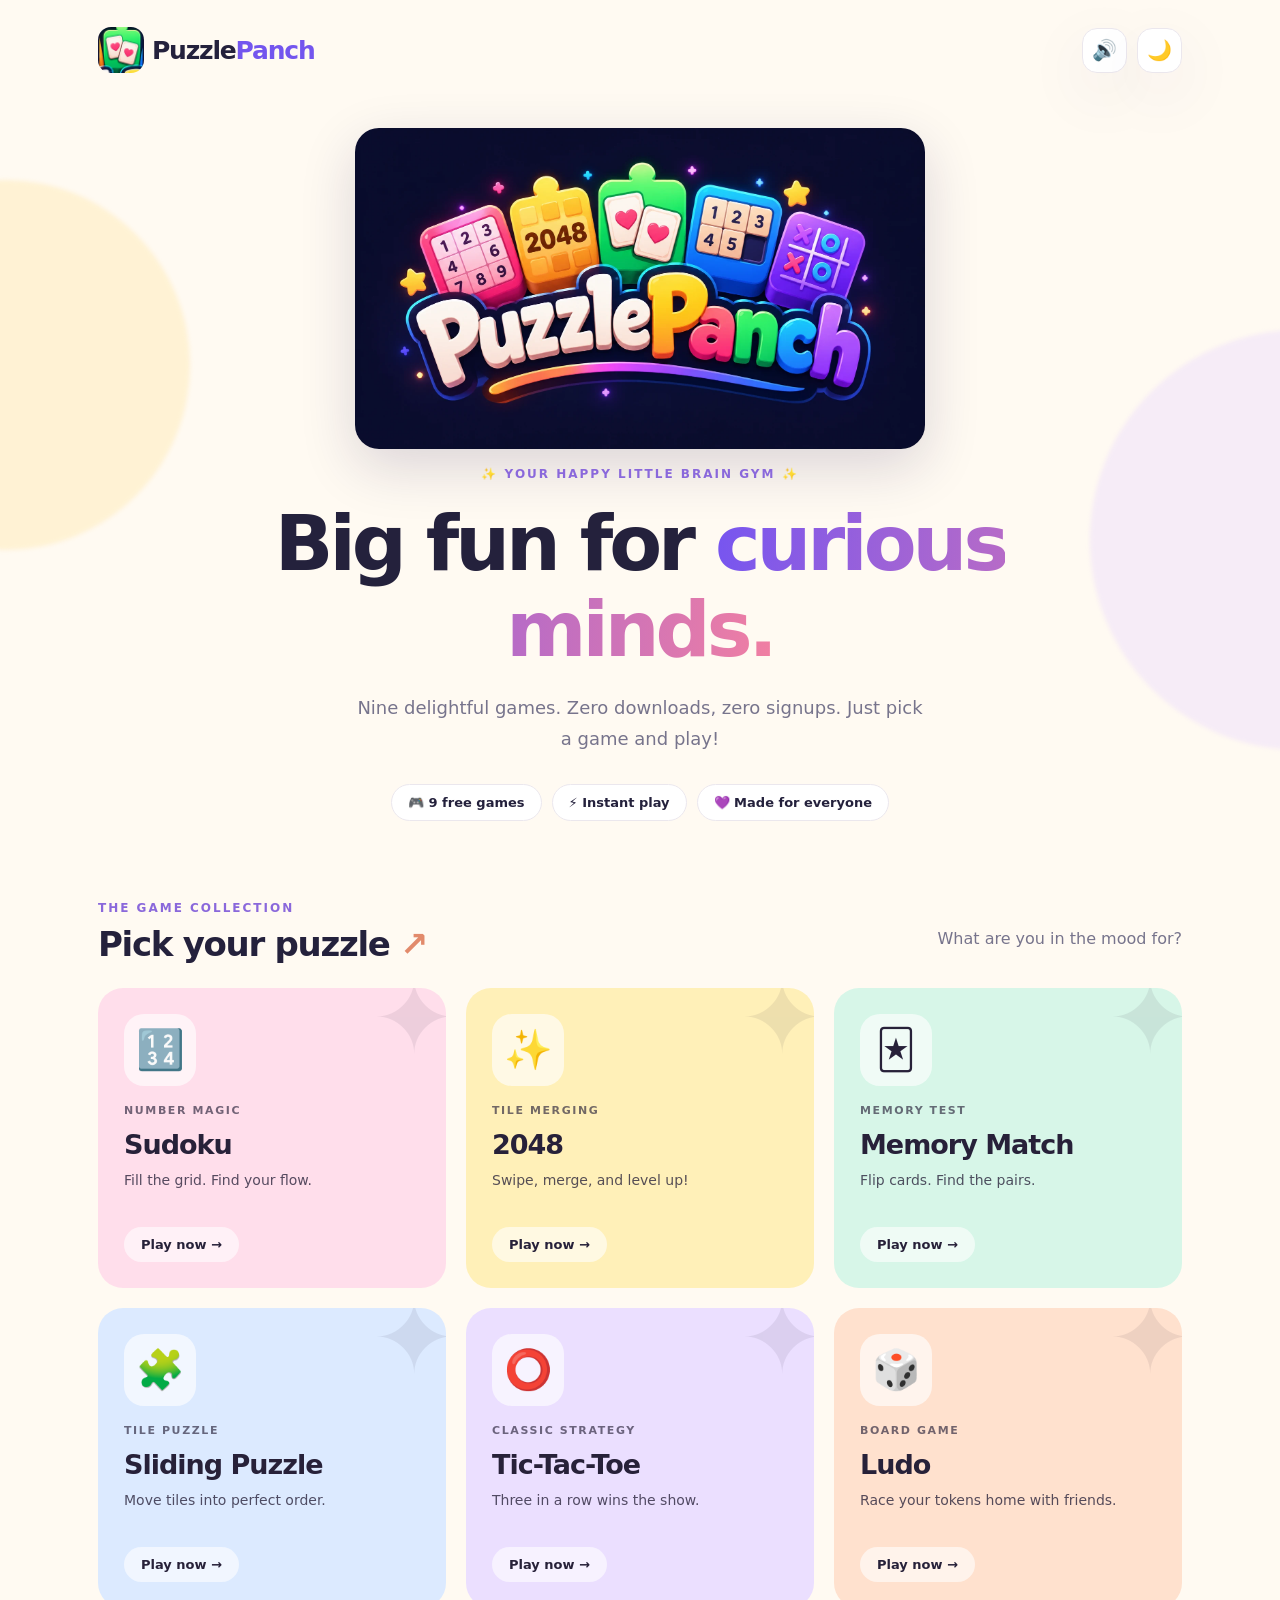
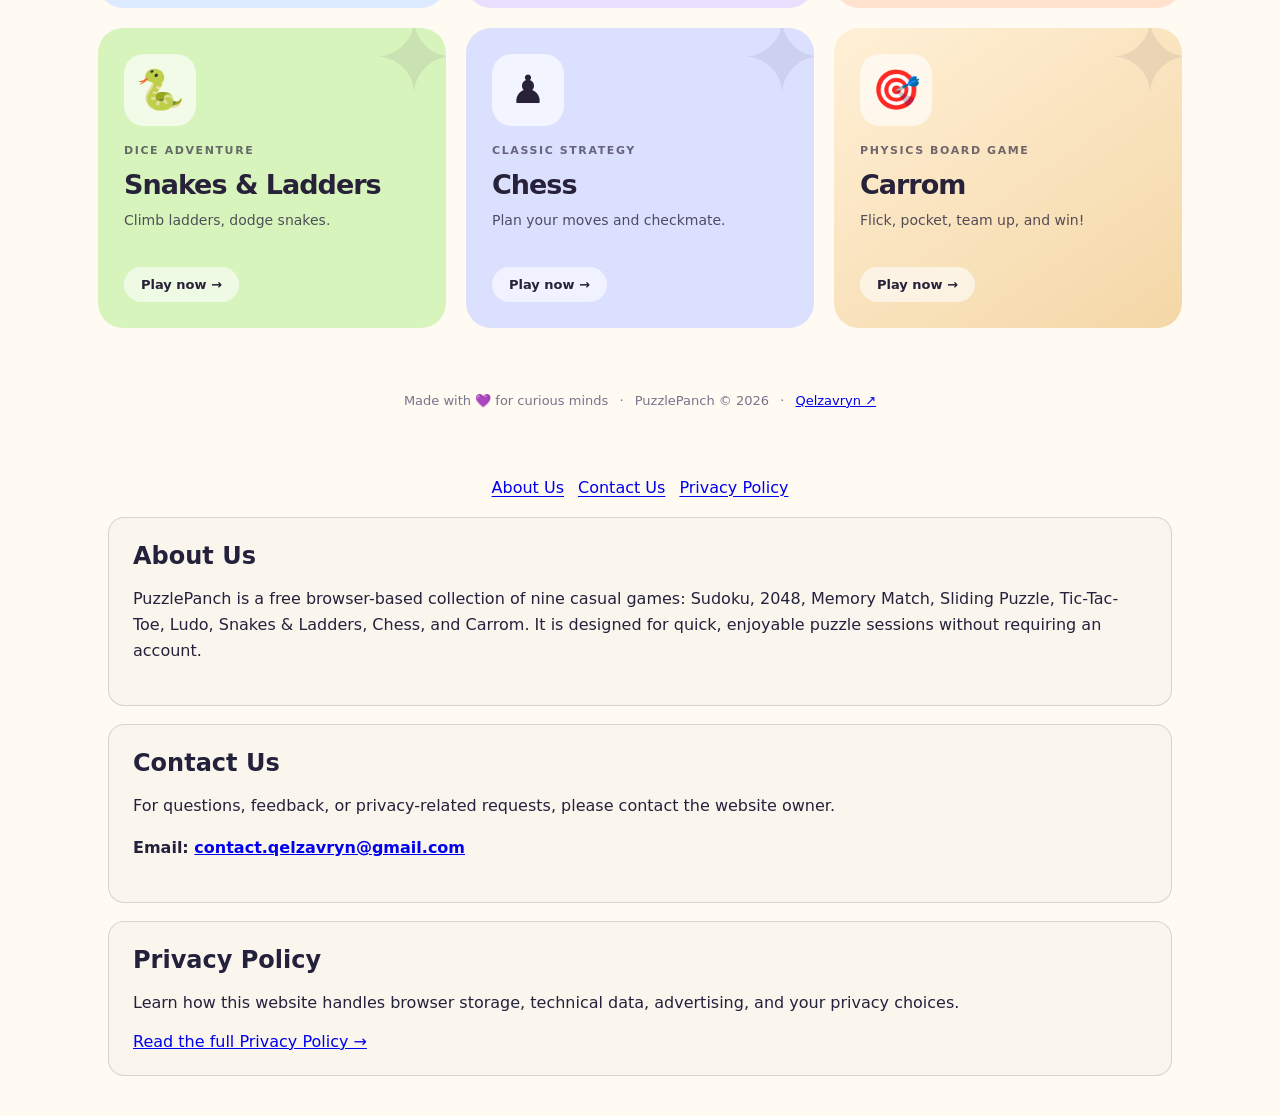
==== commit 3aed3cb3: "Add files via upload" ====
--- a/index.html
+++ b/index.html
@@ -1,2 +1,2 @@
 <!DOCTYPE html>
-<html lang="en"><head><meta charset="utf-8"/><meta content="width=device-width,initial-scale=1" name="viewport"/><meta content="#fff8ee" name="theme-color"/><title>PuzzlePanch — Eight Games, Infinite Fun</title><link href="assets/favicon.ico" rel="icon" sizes="any"/><link href="assets/favicon-192.png" rel="icon" type="image/png"/><link href="assets/favicon-192.png" rel="apple-touch-icon"/><link href="manifest.webmanifest" rel="manifest"/><link href="styles.css" rel="stylesheet"/><script async="" crossorigin="anonymous" src="https://pagead2.googlesyndication.com/pagead/js/adsbygoogle.js?client=ca-pub-8503413392128424"></script><style id="site-info-styles">.site-info{max-width:1100px;margin:40px auto;padding:0 18px}.site-info article{margin:18px 0;padding:24px;border:1px solid rgba(130,140,150,.3);border-radius:16px;background:rgba(128,128,128,.045)}.site-info h2{margin:0 0 12px}.site-info p,.site-info li{line-height:1.65}.site-info a{overflow-wrap:anywhere}.site-info-nav{display:flex;gap:14px;flex-wrap:wrap;justify-content:center;margin:20px 0}.site-info-nav a{text-decoration:underline;text-underline-offset:3px}.site-info article{scroll-margin-top:24px}.site-info .contact-pending{font-weight:600}</style></head><body><div class="blob blob-one"></div><div class="blob blob-two"></div><div class="shell"><header class="topbar"><a aria-label="PuzzlePanch home" class="brand" href="#"><img alt="" class="brand-logo" height="46" src="assets/favicon-192.png" width="46"/> Puzzle<span>Panch</span></a><div class="header-actions"><button aria-label="Toggle sound" class="icon-button" id="sound-toggle">🔊</button><button aria-label="Toggle theme" class="icon-button" id="theme-toggle">🌙</button></div></header><main><section id="home-view"><div class="hero"><img alt="PuzzlePanch — eight colorful games" class="hero-logo" height="928" src="assets/puzzlepanch-logo.webp" width="1648"/><div class="eyebrow">✨ YOUR HAPPY LITTLE BRAIN GYM ✨</div><h1>Big fun for <em>curious minds.</em></h1><p>Eight delightful games. Zero downloads, zero signups. Just pick a game and play!</p><div class="hero-pills"><span>🎮 8 free games</span><span>⚡ Instant play</span><span>💜 Made for everyone</span></div></div><div class="section-head"><div><span class="eyebrow">THE GAME COLLECTION</span><h2 id="games-title">Pick your puzzle <span>↗</span></h2></div><p>What are you in the mood for?</p></div><div class="game-grid"><button class="game-card sudoku" data-game-card="sudoku"><span class="game-icon">🔢</span><span class="card-type">NUMBER MAGIC</span><strong>Sudoku</strong><span>Fill the grid. Find your flow.</span><span class="play-pill">Play now →</span></button><button class="game-card game2048" data-game-card="2048"><span class="game-icon">✨</span><span class="card-type">TILE MERGING</span><strong>2048</strong><span>Swipe, merge, and level up!</span><span class="play-pill">Play now →</span></button><button class="game-card memory" data-game-card="memory"><span class="game-icon">🃏</span><span class="card-type">MEMORY TEST</span><strong>Memory Match</strong><span>Flip cards. Find the pairs.</span><span class="play-pill">Play now →</span></button><button class="game-card sliding" data-game-card="sliding"><span class="game-icon">🧩</span><span class="card-type">TILE PUZZLE</span><strong>Sliding Puzzle</strong><span>Move tiles into perfect order.</span><span class="play-pill">Play now →</span></button><button class="game-card tictactoe" data-game-card="tictactoe"><span class="game-icon">⭕</span><span class="card-type">CLASSIC STRATEGY</span><strong>Tic-Tac-Toe</strong><span>Three in a row wins the show.</span><span class="play-pill">Play now →</span></button><button class="game-card ludo" data-game-card="ludo"><span class="game-icon">🎲</span><span class="card-type">BOARD GAME</span><strong>Ludo</strong><span>Race your tokens home with friends.</span><span class="play-pill">Play now →</span></button><button class="game-card snakes" data-game-card="snakes"><span class="game-icon">🐍</span><span class="card-type">DICE ADVENTURE</span><strong>Snakes & Ladders</strong><span>Climb ladders, dodge snakes.</span><span class="play-pill">Play now →</span></button><button class="game-card chess" data-game-card="chess"><span class="game-icon">♟️</span><span class="card-type">CLASSIC STRATEGY</span><strong>Chess</strong><span>Plan your moves and checkmate.</span><span class="play-pill">Play now →</span></button></div></section><section hidden="" id="game-view"><button class="back-button" id="back-to-games">← All games</button><div class="game-panel"><div class="game-heading"><div><span class="eyebrow" id="game-subtitle">LET'S PLAY</span><h1 id="game-title" tabindex="-1">Puzzle</h1></div><span class="game-heading-icon" id="game-icon">🧩</span></div><div class="game-toolbar"><label class="field">Difficulty <select id="difficulty"><option value="easy">Easy</option><option selected="" value="medium">Medium</option><option value="hard">Hard</option></select></label><span class="timer" id="timer">⏱ 00:00</span><button class="secondary" id="pause-btn">⏸ Pause</button><button class="secondary" id="restart-btn">↻ Restart</button><button class="primary" id="new-btn">+ New game</button></div><div aria-live="polite" class="status" id="game-status" role="status"></div><div class="stats" id="game-stats"></div><div class="game-board" id="game-board"></div><div class="game-controls" id="game-controls"></div></div></section></main><footer>Made with 💜 for curious minds <span>·</span> PuzzlePanch © 2026 <span>·</span> <a href="https://qelzavryn.vercel.app/" target="_blank" rel="noopener noreferrer">Qelzavryn ↗</a></footer></div><script src="storage.js"></script><script src="game-utils.js"></script><script src="audio.js"></script><script src="games/2048.js"></script><script src="games/memory.js"></script><script src="games/sliding.js"></script><script src="games/tictactoe.js"></script><script src="games/sudoku.js"></script><script src="games/ludo.js"></script><script src="games/snakes.js"></script><script src="games/chess.js"></script><script src="app.js"></script><div aria-label="Website information" class="site-info"><nav aria-label="Information pages" class="site-info-nav"><a href="#about-us">About Us</a><a href="#contact-us">Contact Us</a><a href="privacy.html">Privacy Policy</a></nav><article id="about-us"><h2>About Us</h2><p>PuzzlePanch is a free browser-based collection of eight casual games: Sudoku, 2048, Memory Match, Sliding Puzzle, Tic-Tac-Toe, Ludo, Snakes & Ladders, and Chess. It is designed for quick, enjoyable puzzle sessions without requiring an account.</p></article><article id="contact-us"><h2>Contact Us</h2><p>For questions, feedback, or privacy-related requests, please contact the website owner.</p><p class="contact-pending">Email: <a href="mailto:contact.qelzavryn@gmail.com">contact.qelzavryn@gmail.com</a></p></article><article id="privacy-policy"><h2>Privacy Policy</h2><p>Learn how this website handles browser storage, technical data, advertising, and your privacy choices.</p><a href="privacy.html">Read the full Privacy Policy →</a></article></div></body></html>
+<html lang="en"><head><meta charset="utf-8"/><meta content="width=device-width,initial-scale=1" name="viewport"/><meta content="#fff8ee" name="theme-color"/><title>PuzzlePanch — Nine Games, Infinite Fun</title><link href="assets/favicon.ico" rel="icon" sizes="any"/><link href="assets/favicon-192.png" rel="icon" type="image/png"/><link href="assets/favicon-192.png" rel="apple-touch-icon"/><link href="manifest.webmanifest" rel="manifest"/><link href="styles.css" rel="stylesheet"/><script async="" crossorigin="anonymous" src="https://pagead2.googlesyndication.com/pagead/js/adsbygoogle.js?client=ca-pub-8503413392128424"></script><style id="site-info-styles">.site-info{max-width:1100px;margin:40px auto;padding:0 18px}.site-info article{margin:18px 0;padding:24px;border:1px solid rgba(130,140,150,.3);border-radius:16px;background:rgba(128,128,128,.045)}.site-info h2{margin:0 0 12px}.site-info p,.site-info li{line-height:1.65}.site-info a{overflow-wrap:anywhere}.site-info-nav{display:flex;gap:14px;flex-wrap:wrap;justify-content:center;margin:20px 0}.site-info-nav a{text-decoration:underline;text-underline-offset:3px}.site-info article{scroll-margin-top:24px}.site-info .contact-pending{font-weight:600}</style></head><body><div class="blob blob-one"></div><div class="blob blob-two"></div><div class="shell"><header class="topbar"><a aria-label="PuzzlePanch home" class="brand" href="#"><img alt="" class="brand-logo" height="46" src="assets/favicon-192.png" width="46"/> Puzzle<span>Panch</span></a><div class="header-actions"><button aria-label="Toggle sound" class="icon-button" id="sound-toggle">🔊</button><button aria-label="Toggle theme" class="icon-button" id="theme-toggle">🌙</button></div></header><main><section id="home-view"><div class="hero"><img alt="PuzzlePanch — nine colorful games" class="hero-logo" height="928" src="assets/puzzlepanch-logo.webp" width="1648"/><div class="eyebrow">✨ YOUR HAPPY LITTLE BRAIN GYM ✨</div><h1>Big fun for <em>curious minds.</em></h1><p>Nine delightful games. Zero downloads, zero signups. Just pick a game and play!</p><div class="hero-pills"><span>🎮 9 free games</span><span>⚡ Instant play</span><span>💜 Made for everyone</span></div></div><div class="section-head"><div><span class="eyebrow">THE GAME COLLECTION</span><h2 id="games-title">Pick your puzzle <span>↗</span></h2></div><p>What are you in the mood for?</p></div><div class="game-grid"><button class="game-card sudoku" data-game-card="sudoku"><span class="game-icon">🔢</span><span class="card-type">NUMBER MAGIC</span><strong>Sudoku</strong><span>Fill the grid. Find your flow.</span><span class="play-pill">Play now →</span></button><button class="game-card game2048" data-game-card="2048"><span class="game-icon">✨</span><span class="card-type">TILE MERGING</span><strong>2048</strong><span>Swipe, merge, and level up!</span><span class="play-pill">Play now →</span></button><button class="game-card memory" data-game-card="memory"><span class="game-icon">🃏</span><span class="card-type">MEMORY TEST</span><strong>Memory Match</strong><span>Flip cards. Find the pairs.</span><span class="play-pill">Play now →</span></button><button class="game-card sliding" data-game-card="sliding"><span class="game-icon">🧩</span><span class="card-type">TILE PUZZLE</span><strong>Sliding Puzzle</strong><span>Move tiles into perfect order.</span><span class="play-pill">Play now →</span></button><button class="game-card tictactoe" data-game-card="tictactoe"><span class="game-icon">⭕</span><span class="card-type">CLASSIC STRATEGY</span><strong>Tic-Tac-Toe</strong><span>Three in a row wins the show.</span><span class="play-pill">Play now →</span></button><button class="game-card ludo" data-game-card="ludo"><span class="game-icon">🎲</span><span class="card-type">BOARD GAME</span><strong>Ludo</strong><span>Race your tokens home with friends.</span><span class="play-pill">Play now →</span></button><button class="game-card snakes" data-game-card="snakes"><span class="game-icon">🐍</span><span class="card-type">DICE ADVENTURE</span><strong>Snakes & Ladders</strong><span>Climb ladders, dodge snakes.</span><span class="play-pill">Play now →</span></button><button class="game-card chess" data-game-card="chess"><span class="game-icon">♟️</span><span class="card-type">CLASSIC STRATEGY</span><strong>Chess</strong><span>Plan your moves and checkmate.</span><span class="play-pill">Play now →</span></button><button class="game-card carrom" data-game-card="carrom"><span class="game-icon">🎯</span><span class="card-type">PHYSICS BOARD GAME</span><strong>Carrom</strong><span>Flick, pocket, team up, and win!</span><span class="play-pill">Play now →</span></button></div></section><section hidden="" id="game-view"><button class="back-button" id="back-to-games">← All games</button><div class="game-panel"><div class="game-heading"><div><span class="eyebrow" id="game-subtitle">LET'S PLAY</span><h1 id="game-title" tabindex="-1">Puzzle</h1></div><span class="game-heading-icon" id="game-icon">🧩</span></div><div class="game-toolbar"><label class="field">Difficulty <select id="difficulty"><option value="easy">Easy</option><option selected="" value="medium">Medium</option><option value="hard">Hard</option></select></label><span class="timer" id="timer">⏱ 00:00</span><button class="secondary" id="pause-btn">⏸ Pause</button><button class="secondary" id="restart-btn">↻ Restart</button><button class="primary" id="new-btn">+ New game</button></div><div aria-live="polite" class="status" id="game-status" role="status"></div><div class="stats" id="game-stats"></div><div class="game-board" id="game-board"></div><div class="game-controls" id="game-controls"></div></div></section></main><footer>Made with 💜 for curious minds <span>·</span> PuzzlePanch © 2026 <span>·</span> <a href="https://qelzavryn.vercel.app/" target="_blank" rel="noopener noreferrer">Qelzavryn ↗</a></footer></div><script src="storage.js"></script><script src="game-utils.js"></script><script src="audio.js"></script><script src="games/2048.js"></script><script src="games/memory.js"></script><script src="games/sliding.js"></script><script src="games/tictactoe.js"></script><script src="games/sudoku.js"></script><script src="games/ludo.js"></script><script src="games/snakes.js"></script><script src="games/chess.js"></script><script src="games/carrom.js"></script><script src="app.js"></script><div aria-label="Website information" class="site-info"><nav aria-label="Information pages" class="site-info-nav"><a href="#about-us">About Us</a><a href="#contact-us">Contact Us</a><a href="privacy.html">Privacy Policy</a></nav><article id="about-us"><h2>About Us</h2><p>PuzzlePanch is a free browser-based collection of nine casual games: Sudoku, 2048, Memory Match, Sliding Puzzle, Tic-Tac-Toe, Ludo, Snakes & Ladders, Chess, and Carrom. It is designed for quick, enjoyable puzzle sessions without requiring an account.</p></article><article id="contact-us"><h2>Contact Us</h2><p>For questions, feedback, or privacy-related requests, please contact the website owner.</p><p class="contact-pending">Email: <a href="mailto:contact.qelzavryn@gmail.com">contact.qelzavryn@gmail.com</a></p></article><article id="privacy-policy"><h2>Privacy Policy</h2><p>Learn how this website handles browser storage, technical data, advertising, and your privacy choices.</p><a href="privacy.html">Read the full Privacy Policy →</a></article></div></body></html>
--- a/styles.css
+++ b/styles.css
@@ -5,3 +5,57 @@
 
 /* New board games */
 .game-card.ludo{background:#ffe1ce}.game-card.snakes{background:#d8f4bd}.game-card.chess{background:#dce0ff}.snake-grid{width:min(100%,550px);display:grid;grid-template-columns:repeat(10,minmax(0,1fr));gap:2px;background:#d6c9df;padding:5px;border-radius:14px}.snake-cell{aspect-ratio:1;background:#fff6e7;border-radius:3px;position:relative;font-size:clamp(9px,2vw,13px);font-weight:800;padding:3px}.snake-cell:nth-child(odd){background:#e6f4ee}.snake-cell.jump{background:#f9d8df}.snake-cell span{display:block;position:absolute;bottom:0;left:0;font-size:clamp(9px,2.5vw,19px);line-height:1}.ludo-layout{display:grid;grid-template-columns:repeat(2,minmax(0,1fr));gap:12px;width:min(100%,520px)}.ludo-home{min-height:140px;border-radius:18px;padding:14px;text-align:center;border:3px solid #fff}.ludo-home.red{background:#ffc5c5}.ludo-home.blue{background:#bedbff}.ludo-home.green{background:#bde9c5}.ludo-home.yellow{background:#fff1a9}.ludo-home strong{color:#272139}.ludo-tokens{display:grid;grid-template-columns:repeat(2,1fr);gap:9px;margin-top:12px}.ludo-tokens button{border:2px solid #fff;border-radius:50%;aspect-ratio:1;max-width:65px;width:100%;margin:auto;background:#fff9;font-size:22px;font-weight:900;color:#252038}.ludo-tokens button:not(:disabled){outline:3px solid #7d55ea;cursor:pointer}.chess-grid{display:grid;grid-template-columns:repeat(8,minmax(0,1fr));width:min(100%,530px);aspect-ratio:1;border:6px solid #685038}.chess-square{min-width:0;padding:0;border:0;border-radius:0;display:grid;place-items:center;font-size:clamp(22px,6.3vw,51px);line-height:1;color:#111;cursor:pointer}.chess-square.light{background:#f0d9b5}.chess-square.dark{background:#b58863}.chess-square.selected{box-shadow:inset 0 0 0 5px #f6d13d}.chess-square.possible{box-shadow:inset 0 0 0 5px #399b58}.game-controls select{padding:10px;border:1px solid var(--border);border-radius:10px;background:var(--paper);color:var(--ink)}
+/* Board game enhancements — traditional Ludo and illustrated Snakes & Ladders */
+.snake-board{position:relative;width:min(100%,560px);aspect-ratio:1;margin:auto}
+.snake-board .snake-grid{width:100%;height:100%;box-sizing:border-box;gap:1px;padding:3px;border:3px solid #426b51;border-radius:10px}
+.snake-board .snake-cell{min-width:0;aspect-ratio:auto;border-radius:1px;padding:3px 4px;font-size:clamp(9px,1.8vw,13px);background:#fff5d9}
+.snake-board .snake-cell:nth-child(odd){background:#dcefdc}
+.snake-art{position:absolute;inset:3px;width:calc(100% - 6px);height:calc(100% - 6px);pointer-events:none;overflow:visible}
+.snake-pieces{display:flex!important;gap:2px;position:absolute;bottom:3px;left:3px;z-index:1}
+.snake-pieces i{display:block;width:clamp(7px,1.7vw,13px);height:clamp(7px,1.7vw,13px);border:1px solid white;border-radius:50%;box-shadow:0 1px 2px #0008}
+.ludo-board{position:relative;display:grid;grid-template-columns:repeat(15,minmax(0,1fr));grid-template-rows:repeat(15,minmax(0,1fr));width:min(100%,570px);aspect-ratio:1;border:4px solid #292b48;border-radius:8px;overflow:hidden;background:#fff;margin:auto;box-shadow:0 8px 22px #2222}
+.ludo-cell{min-width:0;min-height:0;border:1px solid #7e809166;display:grid;place-items:center;font-size:clamp(11px,3vw,25px);background:#fff}
+.ludo-cell.ludo-zone.red{background:#ffb5b5}.ludo-cell.ludo-zone.blue{background:#b7d8ff}.ludo-cell.ludo-zone.yellow{background:#fff0a2}.ludo-cell.ludo-zone.green{background:#b9edc8}
+.ludo-cell.ludo-lane.red,.ludo-cell.ludo-start.red{background:#e95c65}.ludo-cell.ludo-lane.blue,.ludo-cell.ludo-start.blue{background:#4a91ec}.ludo-cell.ludo-lane.yellow,.ludo-cell.ludo-start.yellow{background:#f6c948}.ludo-cell.ludo-lane.green,.ludo-cell.ludo-start.green{background:#4bbd76}
+.ludo-cell.ludo-center{background:#f3e9ff}.ludo-cell.ludo-safe::after{content:'★';font-size:clamp(7px,1.5vw,14px);color:#62627699}
+.ludo-piece{position:absolute;transform:translate(-50%,-50%);width:clamp(15px,3.4vw,27px);height:clamp(15px,3.4vw,27px);border-radius:50%;border:2px solid white;padding:0;display:grid;place-items:center;font-size:clamp(11px,2.6vw,19px);line-height:1;color:white;box-shadow:0 2px 4px #0008;z-index:2}
+.ludo-piece.red{background:#df3044}.ludo-piece.blue{background:#176ed1}.ludo-piece.yellow{background:#e6a900}.ludo-piece.green{background:#139d52}
+.ludo-piece:disabled{opacity:1;cursor:default}.ludo-piece.can-move{outline:3px solid #f0f;box-shadow:0 0 0 5px #fff,0 0 14px #e0f;cursor:pointer;z-index:3;animation:ludo-pulse .85s infinite alternate}
+@keyframes ludo-pulse{from{filter:brightness(1)}to{filter:brightness(1.4)}}
+@media(max-width:420px){.ludo-piece{width:15px;height:15px;border-width:1px}.ludo-board{border-width:2px}}
+
+
+/* Chess: prevent occupied squares from expanding the grid after a move. */
+.chess-grid {
+  grid-template-rows: repeat(8, minmax(0, 1fr));
+  min-width: 0;
+  min-height: 0;
+  box-sizing: border-box;
+  overflow: hidden;
+}
+.chess-square {
+  width: 100%;
+  height: 100%;
+  min-width: 0;
+  min-height: 0;
+  max-width: 100%;
+  max-height: 100%;
+  box-sizing: border-box;
+  overflow: hidden;
+  white-space: nowrap;
+  font-family: "DejaVu Sans", "Segoe UI Symbol", "Arial Unicode MS", sans-serif;
+  font-size: clamp(16px, 5vw, 44px);
+  line-height: 1;
+}
+
+/* Per-player human/computer configuration for board games */
+.ai-seat-setup{display:flex;flex-wrap:wrap;gap:10px;width:100%;margin:8px 0}
+.ai-seat{display:flex;align-items:center;gap:8px;padding:8px 10px;border:1px solid rgba(120,120,120,.3);border-radius:10px;background:rgba(130,130,130,.06)}
+.ai-seat select{min-width:110px;max-width:160px}
+.ai-waiting{font-weight:600;opacity:.8}
+
+/* Carrom */
+.game-card.carrom{background:linear-gradient(145deg,#fff0d6,#f4d7a7)}
+.carrom-wrap{width:min(100%,660px);margin:auto}
+.carrom-canvas{width:100%;height:auto;aspect-ratio:1;display:block;border-radius:14px;touch-action:none;cursor:crosshair;box-shadow:0 8px 25px #0002}
+.carrom-settings{display:flex;flex-wrap:wrap;gap:10px;margin:14px 0}.carrom-settings label{display:flex;align-items:center;gap:5px;flex-wrap:wrap}.carrom-settings select{max-width:100%;padding:7px;border-radius:7px}
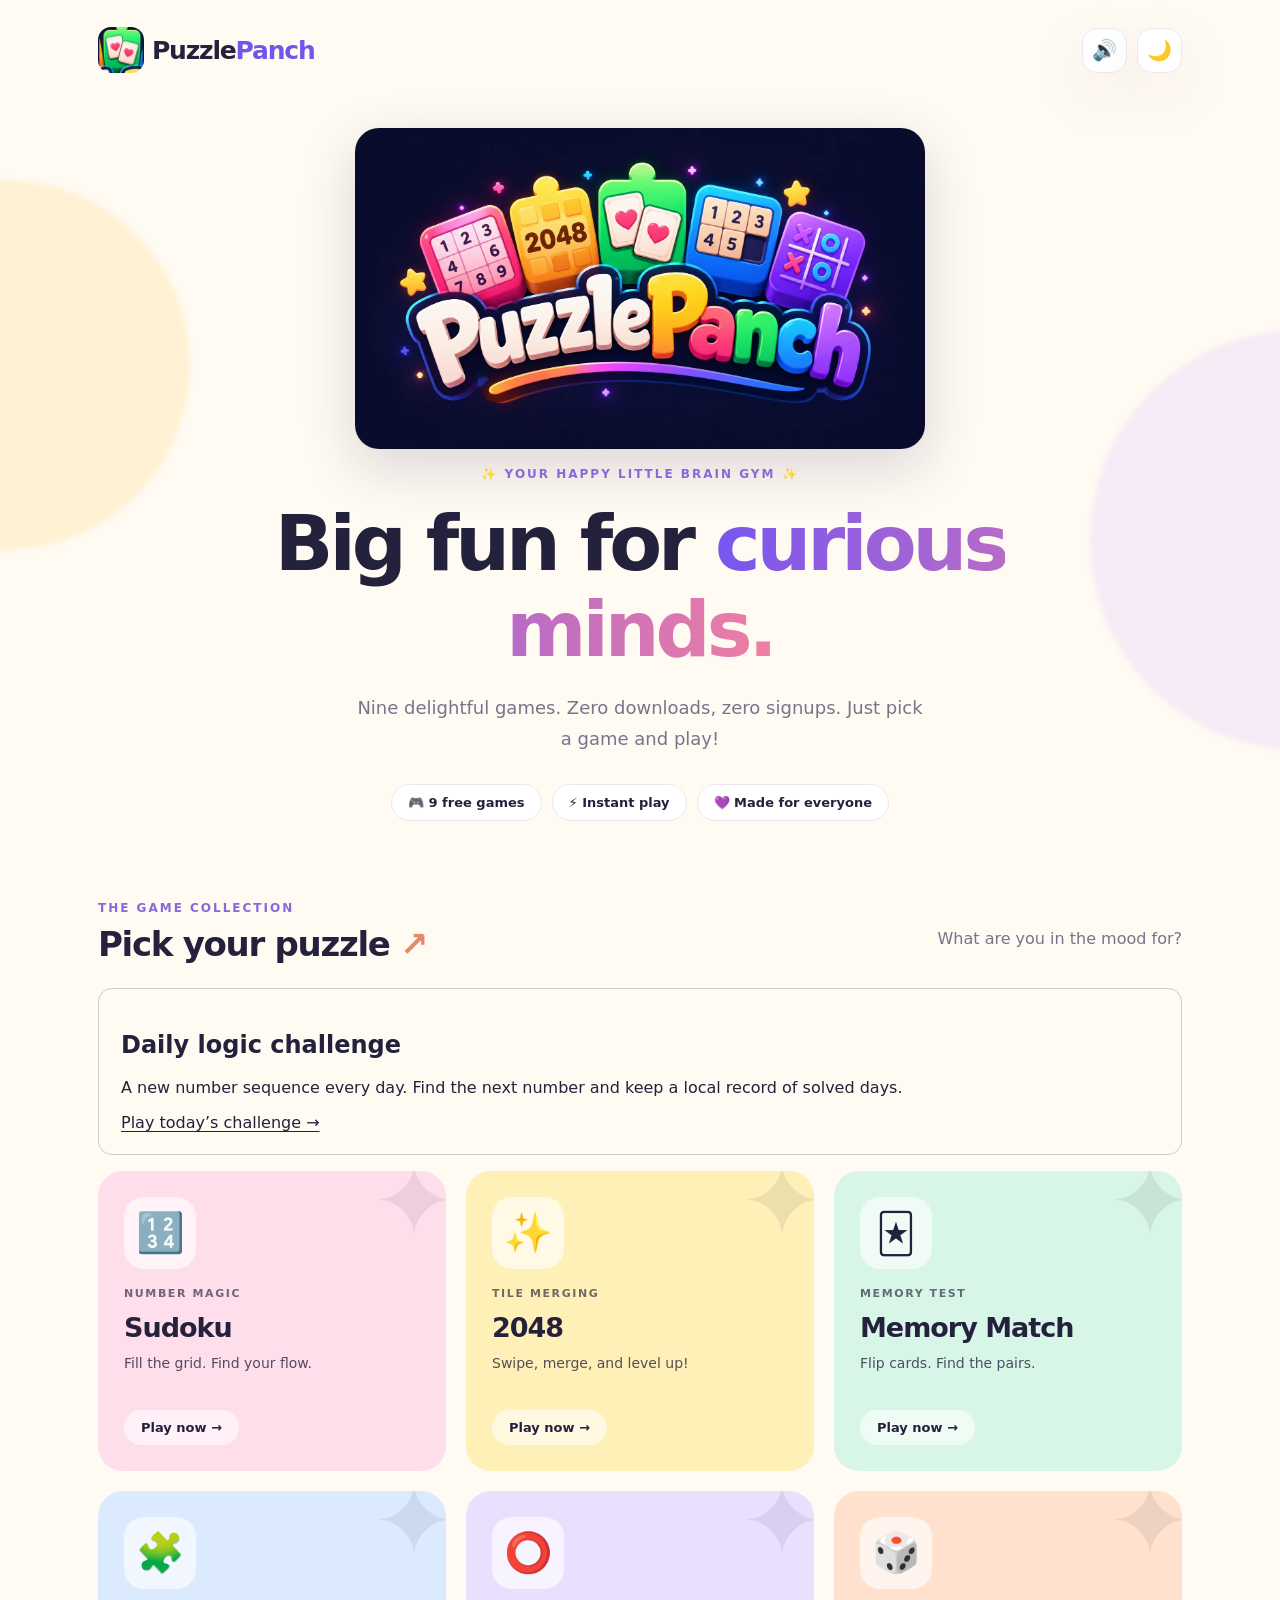
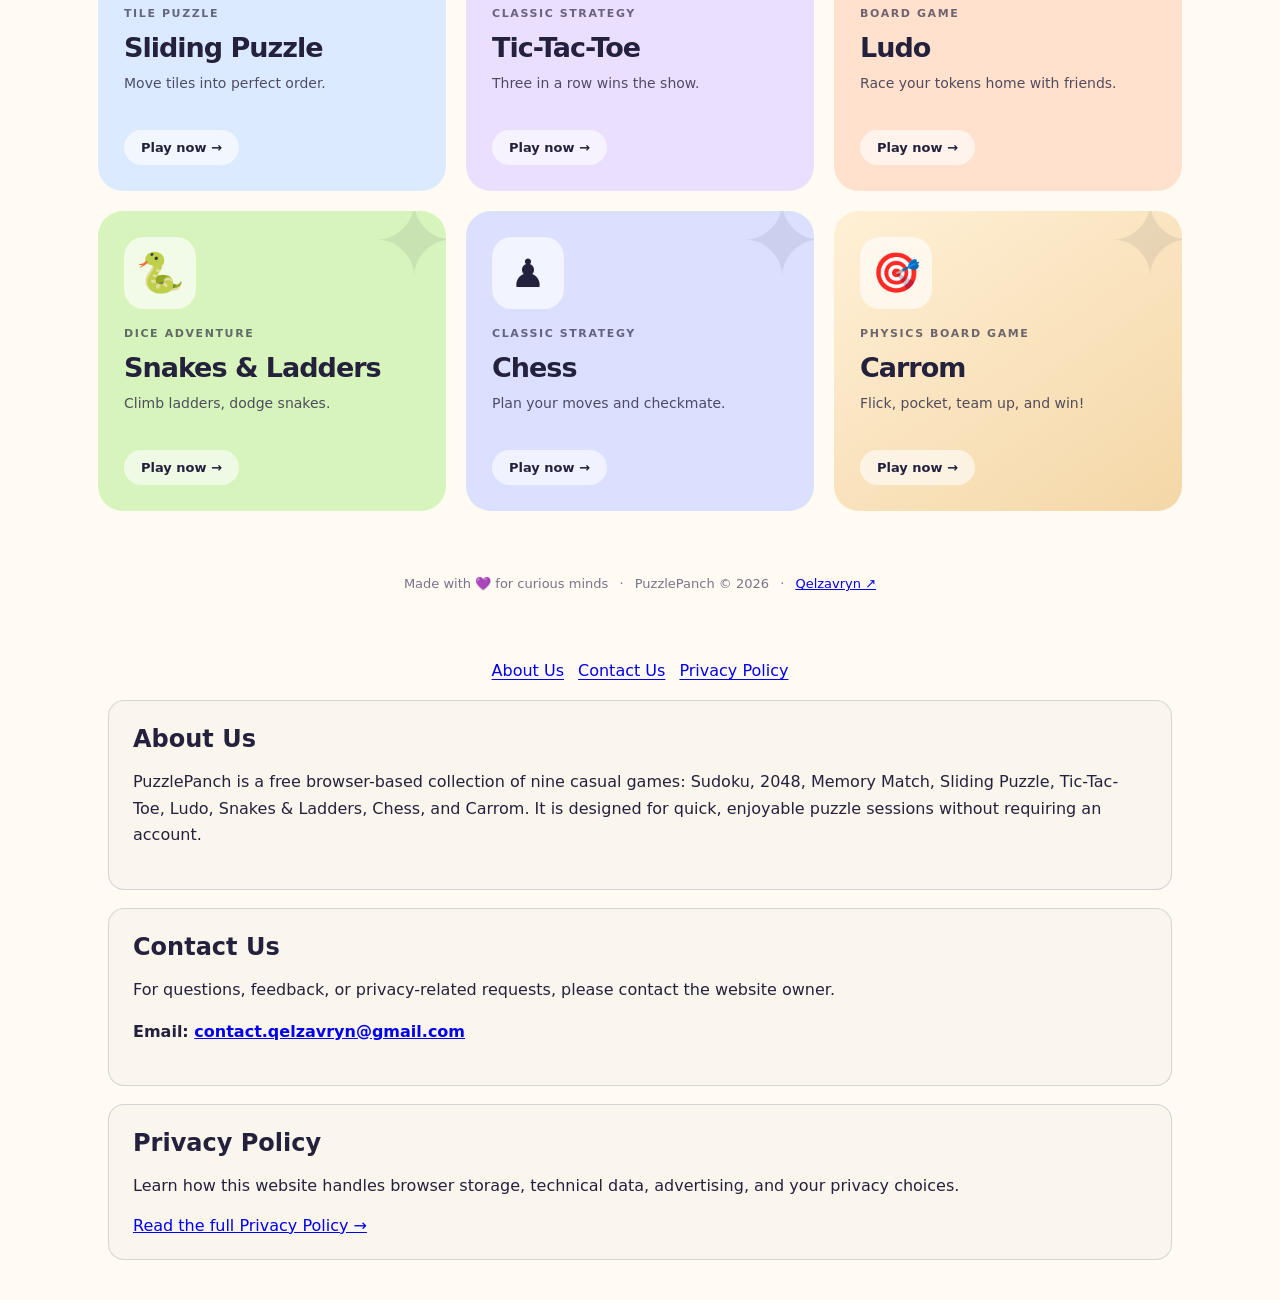
==== commit 03d000e0: "Add files via upload" ====
--- a/index.html
+++ b/index.html
@@ -1,2 +1,3 @@
 <!DOCTYPE html>
-<html lang="en"><head><meta charset="utf-8"/><meta content="width=device-width,initial-scale=1" name="viewport"/><meta content="#fff8ee" name="theme-color"/><title>PuzzlePanch — Nine Games, Infinite Fun</title><link href="assets/favicon.ico" rel="icon" sizes="any"/><link href="assets/favicon-192.png" rel="icon" type="image/png"/><link href="assets/favicon-192.png" rel="apple-touch-icon"/><link href="manifest.webmanifest" rel="manifest"/><link href="styles.css" rel="stylesheet"/><script async="" crossorigin="anonymous" src="https://pagead2.googlesyndication.com/pagead/js/adsbygoogle.js?client=ca-pub-8503413392128424"></script><style id="site-info-styles">.site-info{max-width:1100px;margin:40px auto;padding:0 18px}.site-info article{margin:18px 0;padding:24px;border:1px solid rgba(130,140,150,.3);border-radius:16px;background:rgba(128,128,128,.045)}.site-info h2{margin:0 0 12px}.site-info p,.site-info li{line-height:1.65}.site-info a{overflow-wrap:anywhere}.site-info-nav{display:flex;gap:14px;flex-wrap:wrap;justify-content:center;margin:20px 0}.site-info-nav a{text-decoration:underline;text-underline-offset:3px}.site-info article{scroll-margin-top:24px}.site-info .contact-pending{font-weight:600}</style></head><body><div class="blob blob-one"></div><div class="blob blob-two"></div><div class="shell"><header class="topbar"><a aria-label="PuzzlePanch home" class="brand" href="#"><img alt="" class="brand-logo" height="46" src="assets/favicon-192.png" width="46"/> Puzzle<span>Panch</span></a><div class="header-actions"><button aria-label="Toggle sound" class="icon-button" id="sound-toggle">🔊</button><button aria-label="Toggle theme" class="icon-button" id="theme-toggle">🌙</button></div></header><main><section id="home-view"><div class="hero"><img alt="PuzzlePanch — nine colorful games" class="hero-logo" height="928" src="assets/puzzlepanch-logo.webp" width="1648"/><div class="eyebrow">✨ YOUR HAPPY LITTLE BRAIN GYM ✨</div><h1>Big fun for <em>curious minds.</em></h1><p>Nine delightful games. Zero downloads, zero signups. Just pick a game and play!</p><div class="hero-pills"><span>🎮 9 free games</span><span>⚡ Instant play</span><span>💜 Made for everyone</span></div></div><div class="section-head"><div><span class="eyebrow">THE GAME COLLECTION</span><h2 id="games-title">Pick your puzzle <span>↗</span></h2></div><p>What are you in the mood for?</p></div><div class="game-grid"><button class="game-card sudoku" data-game-card="sudoku"><span class="game-icon">🔢</span><span class="card-type">NUMBER MAGIC</span><strong>Sudoku</strong><span>Fill the grid. Find your flow.</span><span class="play-pill">Play now →</span></button><button class="game-card game2048" data-game-card="2048"><span class="game-icon">✨</span><span class="card-type">TILE MERGING</span><strong>2048</strong><span>Swipe, merge, and level up!</span><span class="play-pill">Play now →</span></button><button class="game-card memory" data-game-card="memory"><span class="game-icon">🃏</span><span class="card-type">MEMORY TEST</span><strong>Memory Match</strong><span>Flip cards. Find the pairs.</span><span class="play-pill">Play now →</span></button><button class="game-card sliding" data-game-card="sliding"><span class="game-icon">🧩</span><span class="card-type">TILE PUZZLE</span><strong>Sliding Puzzle</strong><span>Move tiles into perfect order.</span><span class="play-pill">Play now →</span></button><button class="game-card tictactoe" data-game-card="tictactoe"><span class="game-icon">⭕</span><span class="card-type">CLASSIC STRATEGY</span><strong>Tic-Tac-Toe</strong><span>Three in a row wins the show.</span><span class="play-pill">Play now →</span></button><button class="game-card ludo" data-game-card="ludo"><span class="game-icon">🎲</span><span class="card-type">BOARD GAME</span><strong>Ludo</strong><span>Race your tokens home with friends.</span><span class="play-pill">Play now →</span></button><button class="game-card snakes" data-game-card="snakes"><span class="game-icon">🐍</span><span class="card-type">DICE ADVENTURE</span><strong>Snakes & Ladders</strong><span>Climb ladders, dodge snakes.</span><span class="play-pill">Play now →</span></button><button class="game-card chess" data-game-card="chess"><span class="game-icon">♟️</span><span class="card-type">CLASSIC STRATEGY</span><strong>Chess</strong><span>Plan your moves and checkmate.</span><span class="play-pill">Play now →</span></button><button class="game-card carrom" data-game-card="carrom"><span class="game-icon">🎯</span><span class="card-type">PHYSICS BOARD GAME</span><strong>Carrom</strong><span>Flick, pocket, team up, and win!</span><span class="play-pill">Play now →</span></button></div></section><section hidden="" id="game-view"><button class="back-button" id="back-to-games">← All games</button><div class="game-panel"><div class="game-heading"><div><span class="eyebrow" id="game-subtitle">LET'S PLAY</span><h1 id="game-title" tabindex="-1">Puzzle</h1></div><span class="game-heading-icon" id="game-icon">🧩</span></div><div class="game-toolbar"><label class="field">Difficulty <select id="difficulty"><option value="easy">Easy</option><option selected="" value="medium">Medium</option><option value="hard">Hard</option></select></label><span class="timer" id="timer">⏱ 00:00</span><button class="secondary" id="pause-btn">⏸ Pause</button><button class="secondary" id="restart-btn">↻ Restart</button><button class="primary" id="new-btn">+ New game</button></div><div aria-live="polite" class="status" id="game-status" role="status"></div><div class="stats" id="game-stats"></div><div class="game-board" id="game-board"></div><div class="game-controls" id="game-controls"></div></div></section></main><footer>Made with 💜 for curious minds <span>·</span> PuzzlePanch © 2026 <span>·</span> <a href="https://qelzavryn.vercel.app/" target="_blank" rel="noopener noreferrer">Qelzavryn ↗</a></footer></div><script src="storage.js"></script><script src="game-utils.js"></script><script src="audio.js"></script><script src="games/2048.js"></script><script src="games/memory.js"></script><script src="games/sliding.js"></script><script src="games/tictactoe.js"></script><script src="games/sudoku.js"></script><script src="games/ludo.js"></script><script src="games/snakes.js"></script><script src="games/chess.js"></script><script src="games/carrom.js"></script><script src="app.js"></script><div aria-label="Website information" class="site-info"><nav aria-label="Information pages" class="site-info-nav"><a href="#about-us">About Us</a><a href="#contact-us">Contact Us</a><a href="privacy.html">Privacy Policy</a></nav><article id="about-us"><h2>About Us</h2><p>PuzzlePanch is a free browser-based collection of nine casual games: Sudoku, 2048, Memory Match, Sliding Puzzle, Tic-Tac-Toe, Ludo, Snakes & Ladders, Chess, and Carrom. It is designed for quick, enjoyable puzzle sessions without requiring an account.</p></article><article id="contact-us"><h2>Contact Us</h2><p>For questions, feedback, or privacy-related requests, please contact the website owner.</p><p class="contact-pending">Email: <a href="mailto:contact.qelzavryn@gmail.com">contact.qelzavryn@gmail.com</a></p></article><article id="privacy-policy"><h2>Privacy Policy</h2><p>Learn how this website handles browser storage, technical data, advertising, and your privacy choices.</p><a href="privacy.html">Read the full Privacy Policy →</a></article></div></body></html>
+
+<html lang="en"><head><meta charset="utf-8"/><meta content="width=device-width,initial-scale=1" name="viewport"/><meta content="#fff8ee" name="theme-color"/><title>PuzzlePanch — Little Games, Unlimited Fun</title><meta content="PuzzlePanch — Little Games, Unlimited Fun. Enjoy nine free browser games including Ludo, Snakes &amp; Ladders, Carrom, Sudoku, Chess and more." name="description"/><meta content="PuzzlePanch — Little Games, Unlimited Fun" property="og:title"/><meta content="Little Games, Unlimited Fun. Play nine free browser games instantly." property="og:description"/><link href="assets/favicon.ico" rel="icon" sizes="any"/><link href="assets/favicon-192.png" rel="icon" type="image/png"/><link href="assets/favicon-192.png" rel="apple-touch-icon"/><link href="manifest.webmanifest" rel="manifest"/><link href="styles.css" rel="stylesheet"/><style id="site-info-styles">.site-info{max-width:1100px;margin:40px auto;padding:0 18px}.site-info article{margin:18px 0;padding:24px;border:1px solid rgba(130,140,150,.3);border-radius:16px;background:rgba(128,128,128,.045)}.site-info h2{margin:0 0 12px}.site-info p,.site-info li{line-height:1.65}.site-info a{overflow-wrap:anywhere}.site-info-nav{display:flex;gap:14px;flex-wrap:wrap;justify-content:center;margin:20px 0}.site-info-nav a{text-decoration:underline;text-underline-offset:3px}.site-info article{scroll-margin-top:24px}.site-info .contact-pending{font-weight:600}</style><link href="https://puzzlepanch.vercel.app/" rel="canonical"/><link href="public.css" rel="stylesheet"/></head><body><div class="blob blob-one"></div><div class="blob blob-two"></div><div class="shell"><header class="topbar"><a aria-label="PuzzlePanch home" class="brand" href="#"><img alt="" class="brand-logo" height="46" src="assets/favicon-192.png" width="46"/> Puzzle<span>Panch</span></a><div class="header-actions"><button aria-label="Toggle sound" class="icon-button" id="sound-toggle">🔊</button><button aria-label="Toggle theme" class="icon-button" id="theme-toggle">🌙</button></div></header><main><section id="home-view"><div class="hero"><img alt="PuzzlePanch — nine colorful games" class="hero-logo" height="928" src="assets/puzzlepanch-logo.webp" width="1648"/><div class="eyebrow">✨ YOUR HAPPY LITTLE BRAIN GYM ✨</div><h1>Big fun for <em>curious minds.</em></h1><p>Nine delightful games. Zero downloads, zero signups. Just pick a game and play!</p><div class="hero-pills"><span>🎮 9 free games</span><span>⚡ Instant play</span><span>💜 Made for everyone</span></div></div><div class="section-head"><div><span class="eyebrow">THE GAME COLLECTION</span><h2 id="games-title">Pick your puzzle <span>↗</span></h2></div><p>What are you in the mood for?</p></div><section class="public-panel"><h2>Daily logic challenge</h2><p>A new number sequence every day. Find the next number and keep a local record of solved days.</p><a class="public-link" href="daily.html">Play today’s challenge →</a></section><div class="game-grid"><a class="game-card sudoku" href="sudoku.html" style="text-decoration:none;color:inherit"><span class="game-icon">🔢</span><span class="card-type">NUMBER MAGIC</span><strong>Sudoku</strong><span>Fill the grid. Find your flow.</span><span class="play-pill">Play now →</span></a><a class="game-card game2048" href="2048.html" style="text-decoration:none;color:inherit"><span class="game-icon">✨</span><span class="card-type">TILE MERGING</span><strong>2048</strong><span>Swipe, merge, and level up!</span><span class="play-pill">Play now →</span></a><a class="game-card memory" href="memory.html" style="text-decoration:none;color:inherit"><span class="game-icon">🃏</span><span class="card-type">MEMORY TEST</span><strong>Memory Match</strong><span>Flip cards. Find the pairs.</span><span class="play-pill">Play now →</span></a><a class="game-card sliding" href="sliding.html" style="text-decoration:none;color:inherit"><span class="game-icon">🧩</span><span class="card-type">TILE PUZZLE</span><strong>Sliding Puzzle</strong><span>Move tiles into perfect order.</span><span class="play-pill">Play now →</span></a><a class="game-card tictactoe" href="tictactoe.html" style="text-decoration:none;color:inherit"><span class="game-icon">⭕</span><span class="card-type">CLASSIC STRATEGY</span><strong>Tic-Tac-Toe</strong><span>Three in a row wins the show.</span><span class="play-pill">Play now →</span></a><a class="game-card ludo" href="ludo.html" style="text-decoration:none;color:inherit"><span class="game-icon">🎲</span><span class="card-type">BOARD GAME</span><strong>Ludo</strong><span>Race your tokens home with friends.</span><span class="play-pill">Play now →</span></a><a class="game-card snakes" href="snakes.html" style="text-decoration:none;color:inherit"><span class="game-icon">🐍</span><span class="card-type">DICE ADVENTURE</span><strong>Snakes &amp; Ladders</strong><span>Climb ladders, dodge snakes.</span><span class="play-pill">Play now →</span></a><a class="game-card chess" href="chess.html" style="text-decoration:none;color:inherit"><span class="game-icon">♟️</span><span class="card-type">CLASSIC STRATEGY</span><strong>Chess</strong><span>Plan your moves and checkmate.</span><span class="play-pill">Play now →</span></a><a class="game-card carrom" href="carrom.html" style="text-decoration:none;color:inherit"><span class="game-icon">🎯</span><span class="card-type">PHYSICS BOARD GAME</span><strong>Carrom</strong><span>Flick, pocket, team up, and win!</span><span class="play-pill">Play now →</span></a></div></section><section hidden="" id="game-view"><button class="back-button" id="back-to-games">← All games</button><div class="game-panel"><div class="game-heading"><div><span class="eyebrow" id="game-subtitle">LET'S PLAY</span><h1 id="game-title" tabindex="-1">Puzzle</h1></div><span class="game-heading-icon" id="game-icon">🧩</span></div><div class="game-toolbar"><label class="field">Difficulty <select id="difficulty"><option value="easy">Easy</option><option selected="" value="medium">Medium</option><option value="hard">Hard</option></select></label><span class="timer" id="timer">⏱ 00:00</span><button class="secondary" id="pause-btn">⏸ Pause</button><button class="secondary" id="restart-btn">↻ Restart</button><button class="primary" id="new-btn">+ New game</button></div><div aria-live="polite" class="status" id="game-status" role="status"></div><div class="stats" id="game-stats"></div><div class="game-board" id="game-board"></div><div class="game-controls" id="game-controls"></div></div></section></main><footer>Made with 💜 for curious minds <span>·</span> PuzzlePanch © 2026 <span>·</span> <a href="https://qelzavryn.vercel.app/" rel="noopener noreferrer" target="_blank">Qelzavryn ↗</a></footer></div><script src="storage.js"></script><script src="game-utils.js"></script><script src="audio.js"></script><script src="games/2048.js"></script><script src="games/memory.js"></script><script src="games/sliding.js"></script><script src="games/tictactoe.js"></script><script src="games/sudoku.js"></script><script src="games/ludo.js"></script><script src="games/snakes.js"></script><script src="games/chess.js"></script><script src="games/carrom.js"></script><script src="app.js"></script><div aria-label="Website information" class="site-info"><nav aria-label="Information pages" class="site-info-nav"><a href="#about-us">About Us</a><a href="#contact-us">Contact Us</a><a href="privacy.html">Privacy Policy</a></nav><article id="about-us"><h2>About Us</h2><p>PuzzlePanch is a free browser-based collection of nine casual games: Sudoku, 2048, Memory Match, Sliding Puzzle, Tic-Tac-Toe, Ludo, Snakes &amp; Ladders, Chess, and Carrom. It is designed for quick, enjoyable puzzle sessions without requiring an account.</p></article><article id="contact-us"><h2>Contact Us</h2><p>For questions, feedback, or privacy-related requests, please contact the website owner.</p><p class="contact-pending">Email: <a href="mailto:contact.qelzavryn@gmail.com">contact.qelzavryn@gmail.com</a></p></article><article id="privacy-policy"><h2>Privacy Policy</h2><p>Learn how this website handles browser storage, technical data, advertising, and your privacy choices.</p><a href="privacy.html">Read the full Privacy Policy →</a></article></div></body></html>
--- a/styles.css
+++ b/styles.css
@@ -59,3 +59,21 @@
 .carrom-wrap{width:min(100%,660px);margin:auto}
 .carrom-canvas{width:100%;height:auto;aspect-ratio:1;display:block;border-radius:14px;touch-action:none;cursor:crosshair;box-shadow:0 8px 25px #0002}
 .carrom-settings{display:flex;flex-wrap:wrap;gap:10px;margin:14px 0}.carrom-settings label{display:flex;align-items:center;gap:5px;flex-wrap:wrap}.carrom-settings select{max-width:100%;padding:7px;border-radius:7px}
+
+/* November 2026 gameplay refinements */
+.ludo-piece{transition:left .22s ease-in-out,top .22s ease-in-out;color:transparent}
+.ludo-piece.red{background:#df3044}.ludo-piece.blue{background:#176ed1}.ludo-piece.yellow{background:#e6a900}.ludo-piece.green{background:#139d52}
+.carrom-live-score{padding:12px 14px;border:1px solid #bba88c;border-radius:12px;background:rgba(255,242,208,.28);font-weight:650;line-height:1.6;margin:10px 0}
+
+/* Stable boards and responsive board-game controls */
+.ttt-grid{grid-template-columns:repeat(3,minmax(0,1fr));grid-template-rows:repeat(3,minmax(0,1fr));min-width:0;overflow:hidden}
+.ttt-cell{width:100%;height:100%;min-width:0;min-height:0;padding:0;display:grid;place-items:center;line-height:1;overflow:hidden;touch-action:manipulation}.ttt-cell:disabled{opacity:1}
+.ludo-board{container-type:inline-size;isolation:isolate}.ludo-zone,.ludo-center{border:0}.ludo-house{position:relative;display:grid;grid-template-columns:repeat(2,1fr);grid-template-rows:repeat(2,1fr);padding:16.6667%;gap:0;border:1px solid #3338;z-index:1;background:var(--coin)}
+.ludo-house.red{--coin:#df3044}.ludo-house.blue{--coin:#176ed1}.ludo-house.yellow{--coin:#e6a900}.ludo-house.green{--coin:#139d52}
+.ludo-house:before{content:'';position:absolute;inset:16.6667%;background:#fff;border-radius:10%;box-shadow:inset 0 0 0 1px #0002}.ludo-slot{z-index:1;place-self:center;width:78%;aspect-ratio:1;border:2px solid var(--coin);border-radius:50%;background:color-mix(in srgb,var(--coin) 20%,white)}.ludo-house-label{position:absolute;top:2%;left:0;right:0;text-align:center;color:white;font-size:clamp(8px,2.5cqw,14px);font-weight:900;line-height:1.2;text-shadow:0 1px 2px #0008}
+.ludo-goal{grid-area:7 / 7 / span 3 / span 3;z-index:1;background:conic-gradient(from 45deg,#e6a900 0 90deg,#139d52 90deg 180deg,#df3044 180deg 270deg,#176ed1 270deg);display:grid;place-items:center;border:1px solid #3338}.ludo-goal span{color:white;font-size:5cqw;text-shadow:0 1px 3px #000}
+.ludo-piece{width:5.5%;height:5.5%;font-size:2.8cqw;color:white;font-weight:900;border:1px solid white;box-shadow:0 1px 3px #0009,inset 0 0 0 2px #ffffff55;touch-action:manipulation}.ludo-piece.at-home{width:8%;height:8%;font-size:4cqw}.ludo-piece.stacked{width:3.2%;height:3.2%;font-size:2cqw}.ludo-piece.finished{color:white}.ludo-piece.can-move{outline:2px solid #fff;box-shadow:0 0 0 3px #7137ef,0 0 8px #7137ef;animation:none}.ludo-piece.yellow{color:#342400}
+.snake-layout{width:min(100%,560px);min-width:0}.snake-board{container-type:inline-size}.snake-board .snake-grid{grid-template-rows:repeat(10,minmax(0,1fr));padding:0;border:2px solid #426b51;gap:0;overflow:hidden}.snake-board .snake-cell{min-height:0;border:1px solid #426b5133;color:#243b30;padding:1px 2px;font-size:2.5cqw}.snake-art{inset:2px;width:calc(100% - 4px);height:calc(100% - 4px)}.snake-board .snake-cell.snake-start{background:#176ed1;color:white}.snake-board .snake-cell.snake-finish{background:#15803d;color:white}.snake-cell b{display:block;font-size:1.8cqw;line-height:1}.snake-pieces{display:grid!important;grid-template-columns:repeat(2,1fr);gap:0;bottom:1px;left:auto;right:1px;z-index:2}.snake-pieces i,.snake-home-slot{display:grid;place-items:center;font-style:normal;font-weight:900;color:white;border:1px solid white;border-radius:50%;box-shadow:0 1px 2px #0008}.snake-pieces i{width:3.4cqw;height:3.4cqw;font-size:2.1cqw;line-height:1}.snake-pieces .active,.snake-home-slot.active{outline:2px solid #a855f7}.snake-home{display:flex;align-items:center;justify-content:center;flex-wrap:wrap;gap:8px;margin-top:8px;padding:8px;border:1px solid var(--border);border-radius:10px;font-size:12px}.snake-home-slot{width:26px;height:26px;background:var(--paper);color:var(--muted);border-color:var(--coin)}.snake-home-slot.occupied{background:var(--coin);color:white}
+.game-panel,.game-board,.game-controls,.game-heading>div{min-width:0}.game-controls select,.game-toolbar select{max-width:100%}.game-controls>label{max-width:100%;overflow-wrap:anywhere}.game-controls>.primary{min-height:44px;min-width:min(100%,220px)}.ai-seat-setup{justify-content:center}.ai-seat{min-width:0;max-width:100%}.ai-seat select{min-width:0}.stats,.status{overflow-wrap:anywhere}.memory-grid,.tiles,.slide-grid,.sudoku-grid{min-width:0}.memory-card,.slide-tile,.tile{min-width:0;min-height:0;padding:0}.tiles-2048{grid-template-rows:repeat(4,minmax(0,1fr));grid-template-columns:repeat(4,minmax(0,1fr))}.slide-grid{grid-template-rows:repeat(var(--n),minmax(0,1fr));grid-template-columns:repeat(var(--n),minmax(0,1fr))}
+@media(max-width:540px){.shell{padding:0 10px}.topbar{gap:6px}.brand{font-size:20px;gap:5px;letter-spacing:-.8px}.brand span:last-child{margin-left:-5px}.brand-logo{width:32px;height:32px}.header-actions{gap:5px}.icon-button{width:44px;height:44px;flex-shrink:0}.game-panel{padding:8px;border-radius:14px}.game-heading h1{font-size:clamp(24px,7vw,32px);letter-spacing:-1px}.game-heading-icon{font-size:32px}.game-board{min-height:0}.game-toolbar button,.game-toolbar select{min-height:44px}.game-toolbar{align-items:center}.game-controls{margin:14px auto;gap:10px}.game-controls select{min-height:44px;font-size:16px}.ai-seat{flex:1 1 140px;justify-content:space-between;padding:5px;gap:4px;font-size:12px}.ai-seat select{max-width:100px;font-size:14px}.game-card{min-height:190px}.hero h1{font-size:clamp(34px,10vw,48px)}.site-info article{padding:14px}.number-pad button{min-height:44px}.ludo-board{border-width:2px}.stats{font-size:12px;margin:8px 0}.status{margin:6px 0}.snake-home{gap:5px}}
+@media(hover:none){.game-card:hover{transform:none;box-shadow:none}}
--- a/public.css
+++ b/public.css
@@ -0,0 +1 @@
+ .public-wrap{max-width:900px;margin:auto;padding:clamp(12px,4vw,32px);line-height:1.65;overflow-wrap:anywhere}.public-wrap nav{margin-bottom:24px}.public-wrap a,.public-link{color:inherit;text-decoration:underline;text-underline-offset:3px}.public-wrap section,.public-panel{border:1px solid #8886;border-radius:14px;padding:clamp(12px,3vw,22px);margin:16px 0}.public-wrap input,.public-wrap select,.public-wrap button{max-width:100%;min-height:44px;font:inherit}.public-wrap label{display:block;margin:10px 0}.public-wrap input{display:block;width:100%;box-sizing:border-box}.public-wrap output{display:block;font-weight:bold;margin:12px 0}.public-wrap button{cursor:pointer}.public-wrap *{box-sizing:border-box}.public-wrap .tool-grid{display:grid;grid-template-columns:repeat(auto-fit,minmax(min(100%,240px),1fr));gap:12px}
